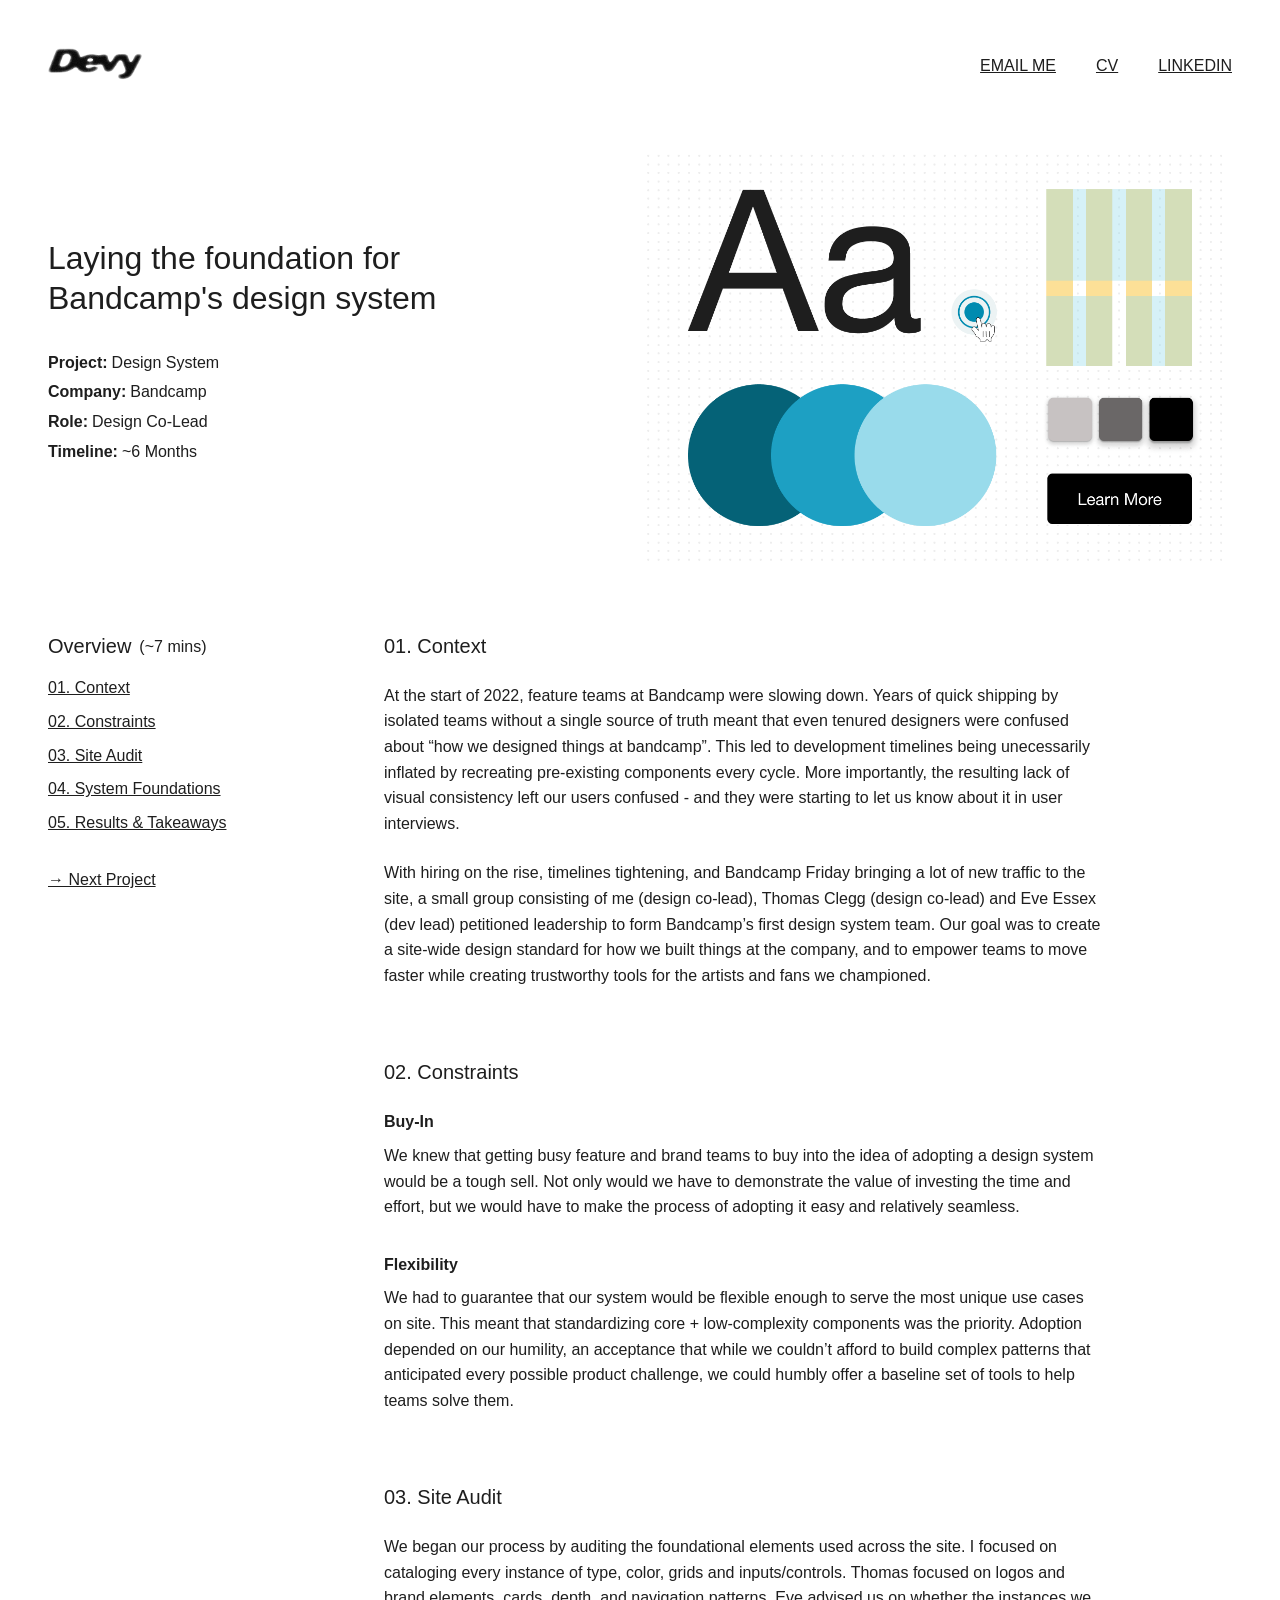
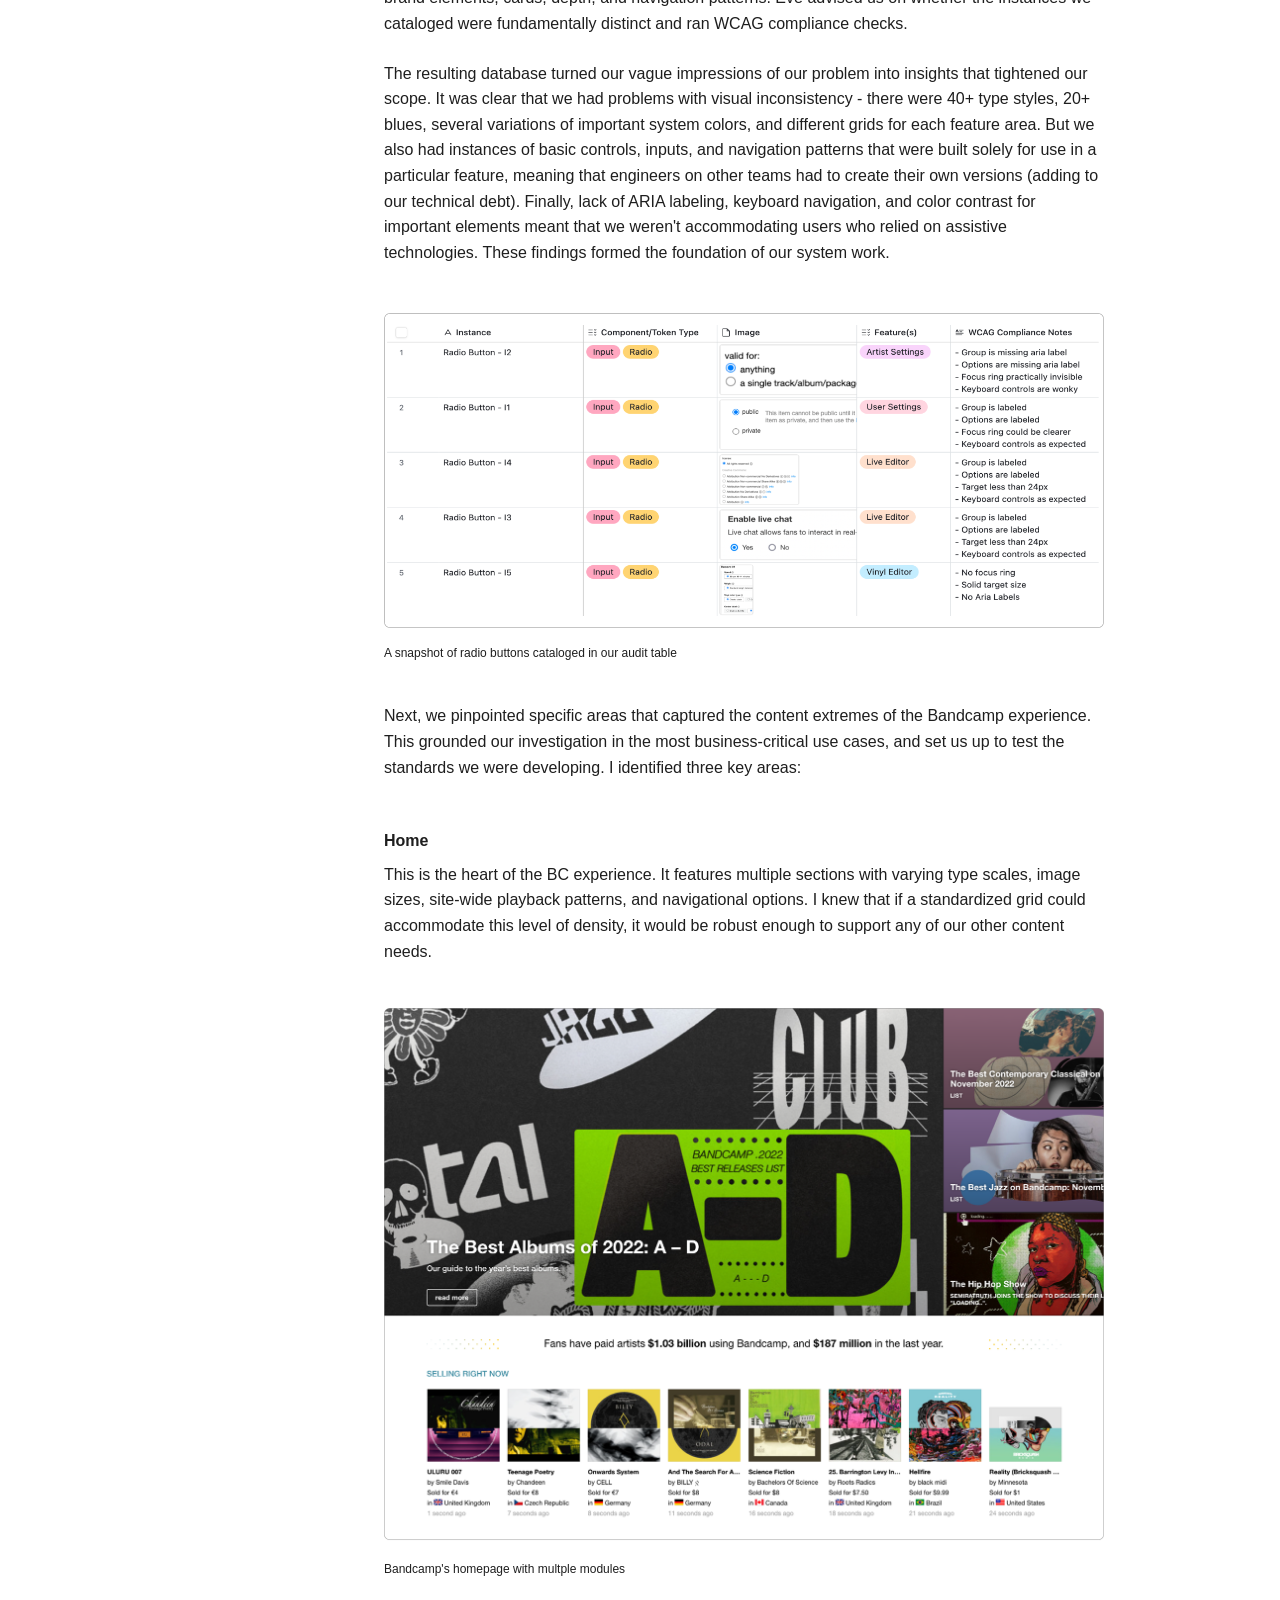
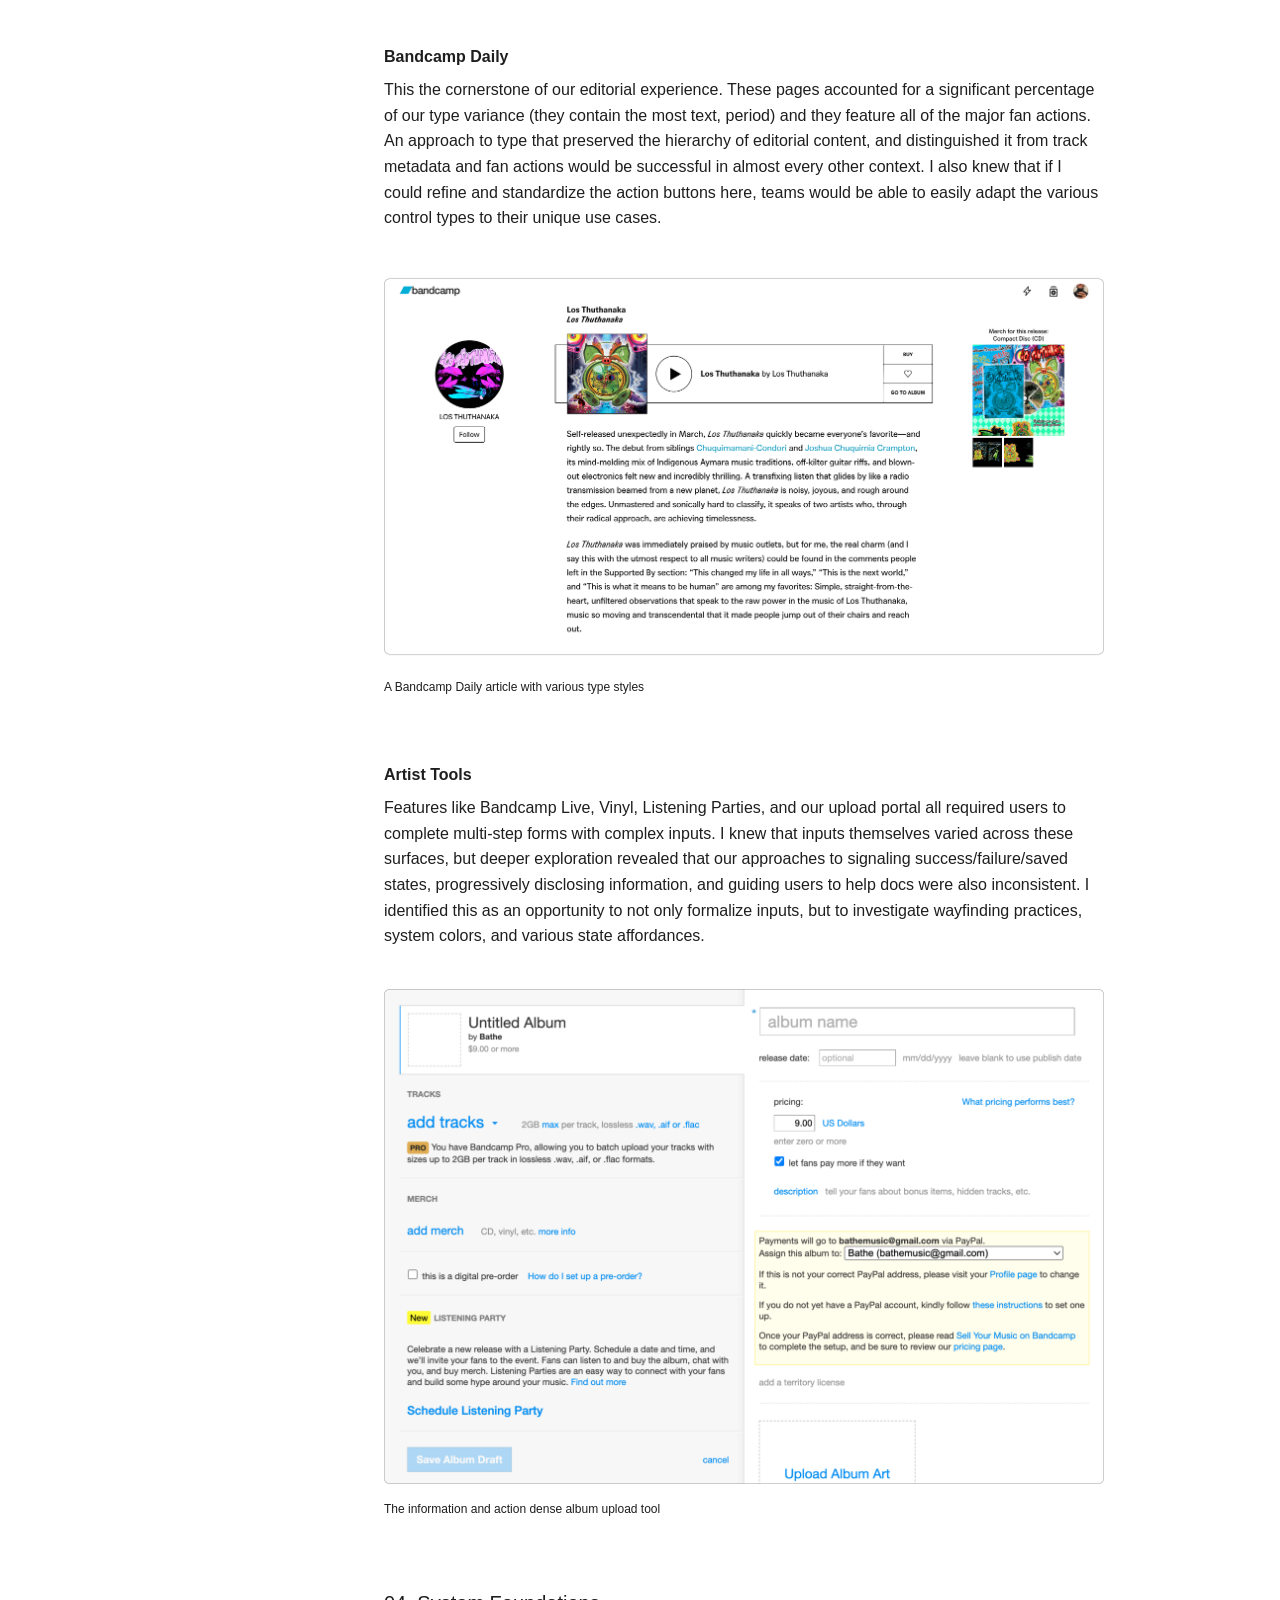
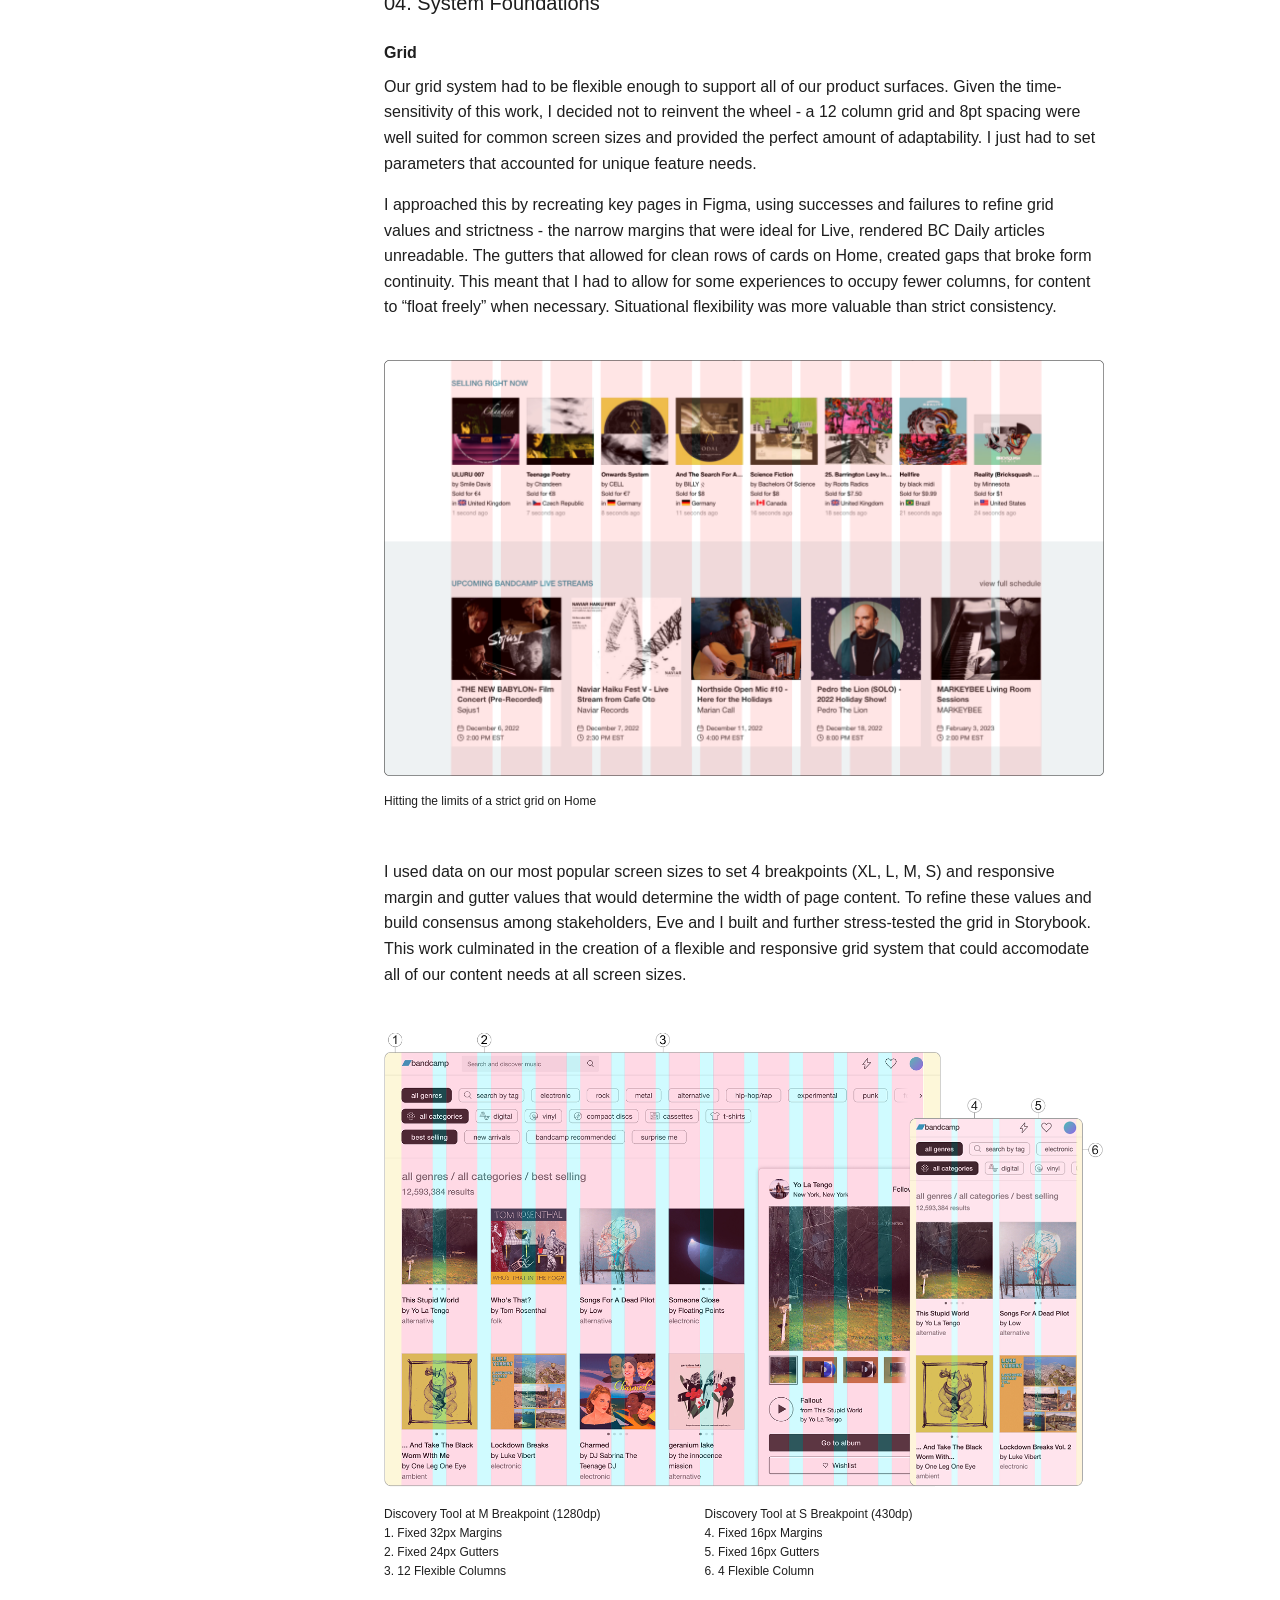
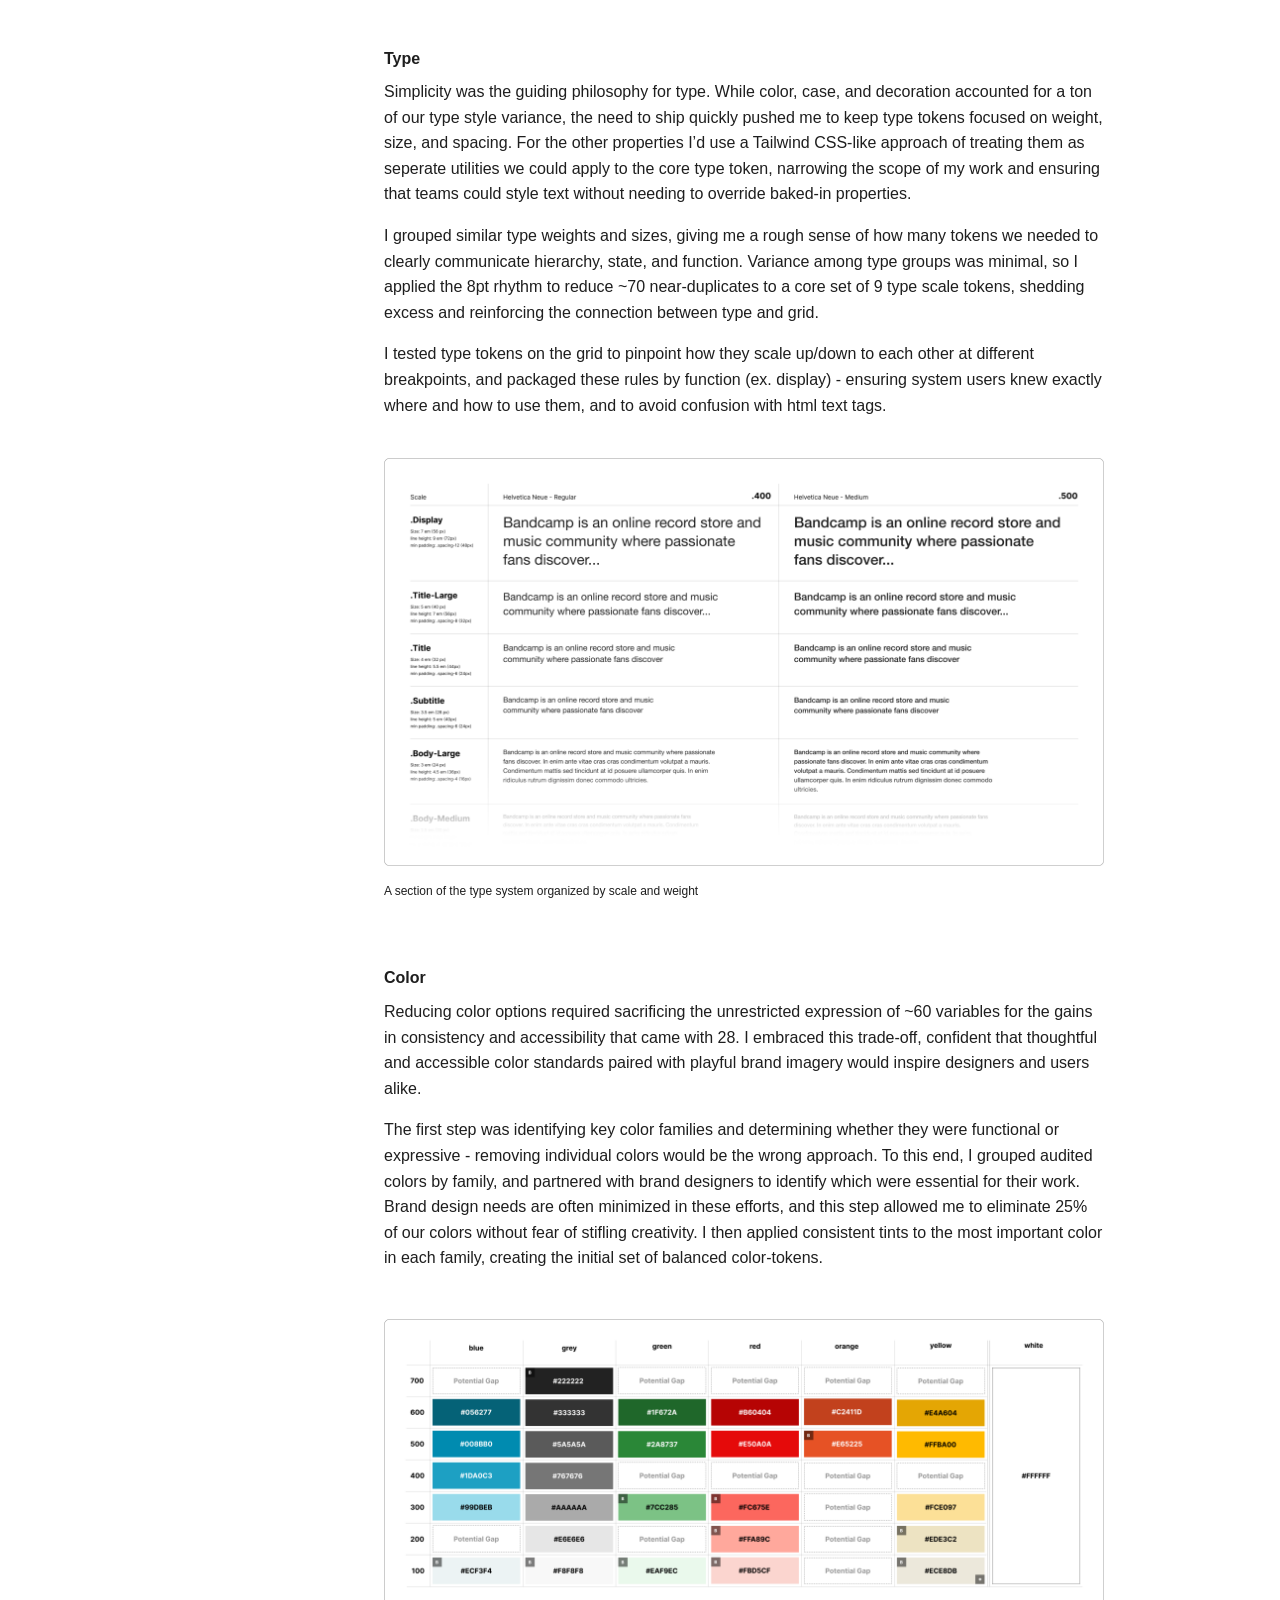
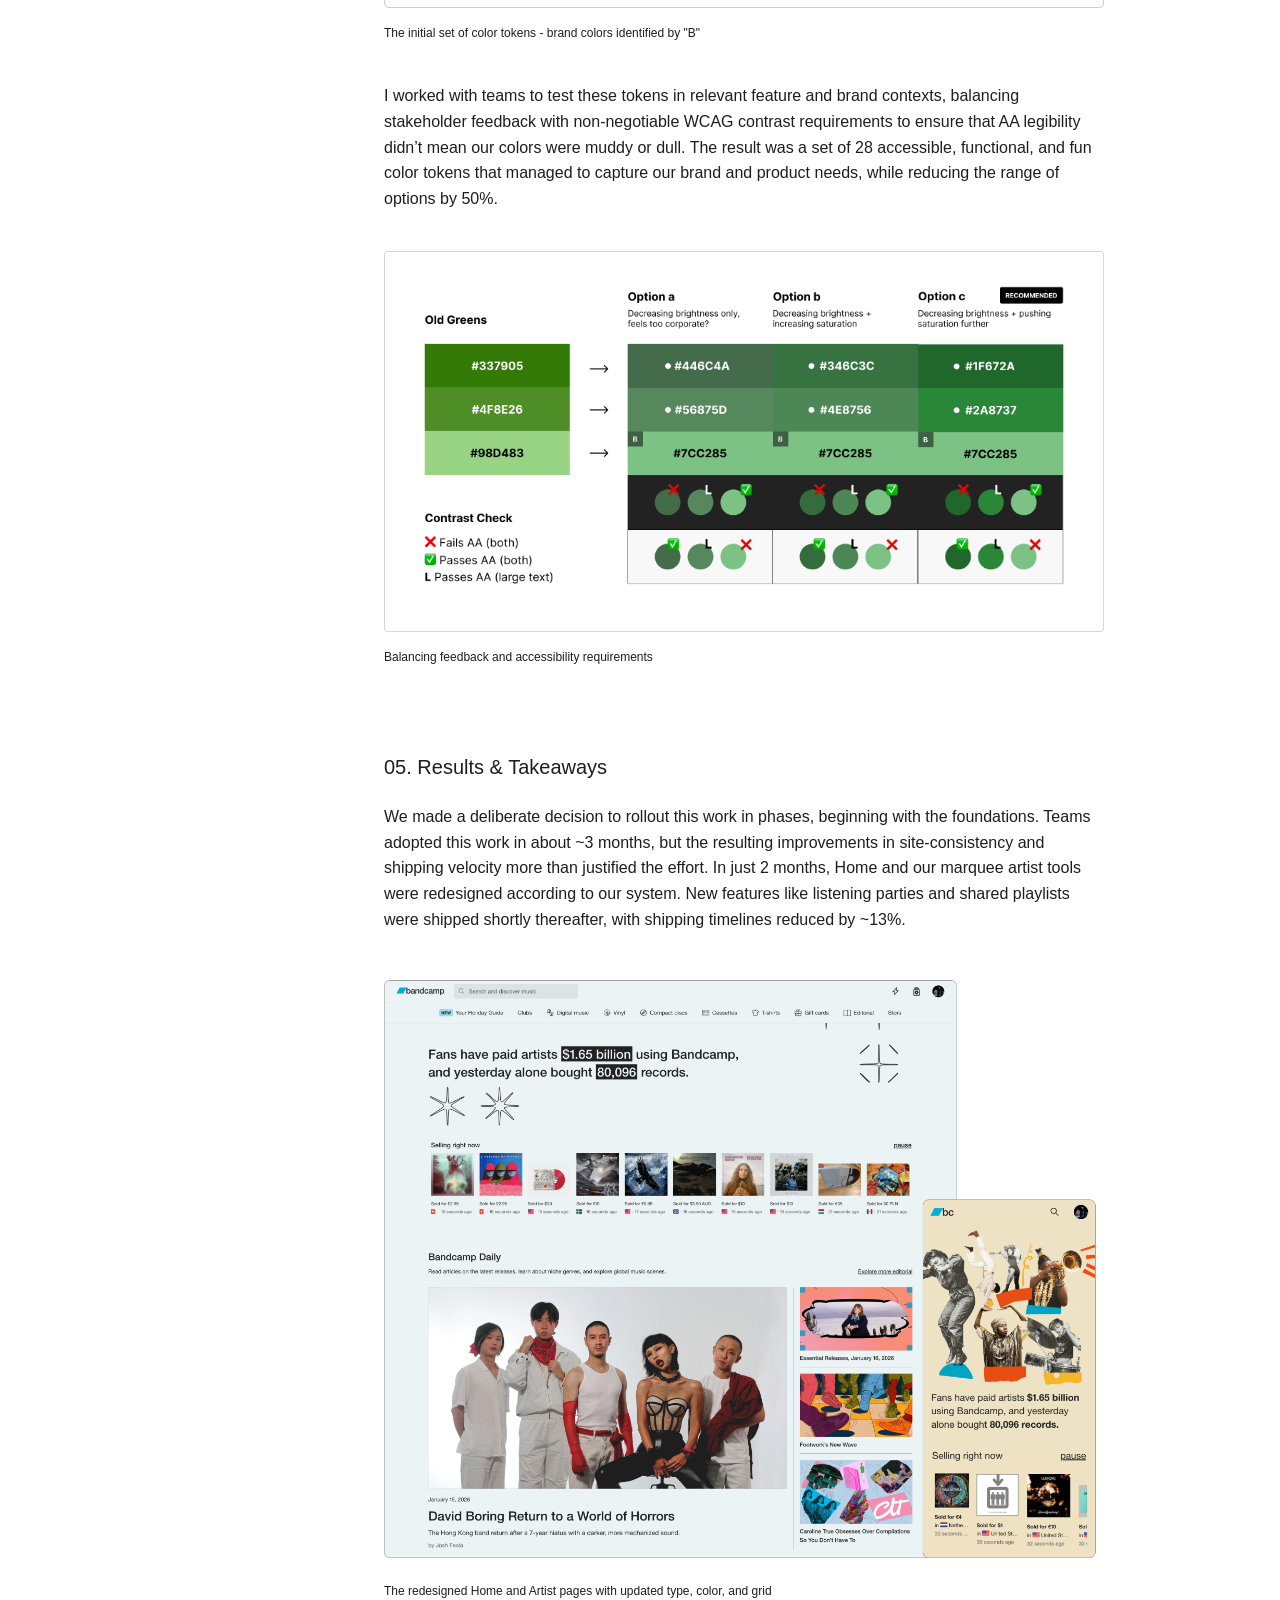
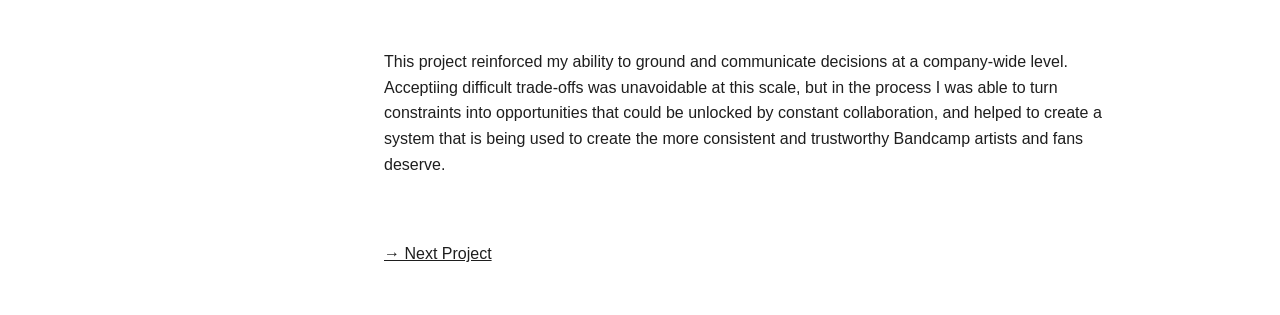
==== designsystem.html @ 565f2179 "Add files via upload cv link open in new tab" ====
<head>
    <title>BC Design System</title>
    <link rel="icon" href="*favicon*">
    <link rel="stylesheet" href="css/style.css">
    <link href="*fonts*">
    <meta name="viewport" content="width=device-width, initial-scale=1, minimum-scale=1, maximum-scale=1">
</head>

<body>
  <div class="wrapper">
    <h1 class="hidden">A case study about building Bandcamp's design system</h1>

     <nav>
      <ul class="mb-xxl flex-end row-xl row-center">
        <li class="justify-start">
          <a class="logo-link" aria-label="Home" href="index.html">
            <img loading="eager" class="logo"
              src="images/logo_devy.png"
              alt="Devy's Logo">
          </a>    
        </li>

        <li>
          <a class="text-s upper" href="mailto:dvnhobdy7@gmail.com">Email Me</a>
        </li>

        <li id="CV">
          <a class="text-s upper" href="https://drive.google.com/file/d/114fR_DUzGz025TLFvTGspsEkl98dvMG6/view?usp=drive_link" target="_blank">CV</a>
        </li>

        <li id="Linkedin">
          <a class="text-s upper" href="https://www.linkedin.com/in/dev-hobdy-a476155b" target="_blank">Linkedin</a>
        </li>
      </ul>
    </nav>

    <header id="context" class="row-xl flex-center mb-xxl">
      <div class="column-s casestudy-text">
        <h2 class="text-xl pr-m">Laying the foundation for Bandcamp's design system</h2>

        <dl class="column-xxs">
          <div class="row-xxs">
            <dt class="text-s bold">Project:</dt>
            <dd class="text-s">Design System</dd>
          </div>
          <div class="row-xxs">
            <dt class="text-s bold">Company:</dt>
            <dd class="text-s">Bandcamp</dd>
          </div>
          <div class="row-xxs">
            <dt class="text-s bold">Role:</dt>
            <dd class="text-s">Design Co-Lead</dd>
          </div>
          <div class="row-xxs">
              <dt class="text-s bold">Timeline:</dt>
              <dd class="text-s">~6 Months</dd>
          </div>
        </dl>

        <!-- Experience Picker
        <fieldset class="row-l">
            <legend class="hidden">Select the level of detail you would like to see</legend>

            <div class="radio-selection row-center">
              <input type="radio" id="lessdetail" name="experience" onclick="switchexperience()" value="Less detail" checked />
              <label for="lessdetail">Keep it Brief</label>
            </div>

            <div class="radio-selection row-center">
              <input type="radio" id="moredetail" name="experience" onclick="switchexperience()" value="More Detail"/>
              <label for="moredetail">Give Me Details</label>
            </div>
        </fieldset>
      -->

      </div>
      <img loading="eager" class="casestudy-image" src="images/header_designsystem_alt.png" alt="placeholder image">
    </header>

    <main>
      <!--Brief Experience--> <div id="experience-brief" class="row-xl">
        <div class="sidenav column-s sticky">
          <div class="row-xs center">
            <h3 class="text-m">Overview</h3>
            <p class="text-s inline">(~7 mins)</p>
          </div>

          <ol class="column-xs">
            <li>
              <a class="text-s" href="#section-first-brief">01. Context</a>
            </li>
            <li>
              <a class="text-s" href="#section-second-brief">02. Constraints</a>
            </li>
            <li>
              <a class="text-s" href="#section-third-brief">03. Site Audit</a>
            </li>
            <li>
              <a class="text-s" href="#section-fourth-brief">04. System Foundations</a>
            </li>
            <li>
              <a class="text-s" href="#section-fifth-brief">05. Results & Takeaways</a>
            </li>
            <li id="study_nav" class=" mt-m">
              <a class="text-s" href="sharedplaylist.html">→ Next Project </a>
            </li>
          </ol>
        </div>

        <div class="casestudy-container column-xxl">
          <div id="section-first-brief" class="block-paragraph column-m">
            <h3 class="text-m">01. Context</h3>
            <p class="text-s">At the start of 2022, feature teams at Bandcamp were slowing down. Years of quick shipping by isolated teams without a single source of truth meant that even tenured designers were confused about “how we designed things at bandcamp”. This led to development timelines being unecessarily inflated by recreating pre-existing components every cycle. More importantly, the resulting lack of visual consistency left our users confused - and they were starting to let us know about it in user interviews.</p>
            <p class="text-s mb-xs"> With hiring on the rise, timelines tightening, and Bandcamp Friday bringing a lot of new traffic to the site, a small group consisting of me (design co-lead), Thomas Clegg (design co-lead) and Eve Essex (dev lead) petitioned leadership to form Bandcamp’s first design system team. Our goal was to create a site-wide design standard for how we built things at the company, and to empower teams to move faster while creating trustworthy tools for the artists and fans we championed.</p> 
          </div>

          <div id="section-second-brief" class="block-paragraph column-m">
            <h3 class="text-m">02. Constraints</h3>
            <div class="column-xs mb-xs">
              <p class="text-s bold">Buy-In</p>
              <p class="text-s">We knew that getting busy feature and brand teams to buy into the idea of adopting a design system would be a tough sell. Not only would we have to demonstrate the value of investing the time and effort, but we would have to make the process of adopting it easy and relatively seamless.</p>
            </div>
            <div class="column-xs mb-xs">
              <p class="text-s bold">Flexibility</p>
              <p class="text-s"> We had to guarantee that our system would be flexible enough to serve the most unique use cases on site. This meant that standardizing core + low-complexity components was the priority. Adoption depended on our humility, an acceptance that while we couldn’t afford to build complex patterns that anticipated every possible product challenge, we could humbly offer a baseline set of tools to help teams solve them.</p> 
            </div>
          </div>

          <div id="section-third-brief" class="block-paragraph column-m">
            <h3 class="text-m">03. Site Audit</h3>
            <div class="column-xs mb-xs">
              <p class="text-s mb-s">We began our process by auditing the foundational elements used across the site. I focused on cataloging every instance of type, color, grids and inputs/controls. Thomas focused on logos and brand elements, cards, depth, and navigation patterns. Eve advised us on whether the instances we cataloged were fundamentally distinct and ran WCAG compliance checks.</p>
              <p class="text-s mb-xs"> The resulting database turned our vague impressions of our problem into insights that tightened our scope. It was clear that we had problems with visual inconsistency - there were 40+ type styles, 20+ blues, several variations of important system colors, and different grids for each feature area. But we also had instances of basic controls, inputs, and navigation patterns that were built solely for use in a particular feature, meaning that engineers on other teams had to create their own versions (adding to our technical debt). Finally, lack of ARIA labeling, keyboard navigation, and color contrast for important elements meant that we weren't accommodating users who relied on assistive technologies. These findings formed the foundation of our system work.</p>
              <img class="mt-l" src="images/airtable.png" alt="placeholder image">
              <p class="text-xs mt-xs mb-l">A snapshot of radio buttons cataloged in our audit table</p>
              <p class="text-s mb-s">Next, we pinpointed specific areas that captured the content extremes of the Bandcamp experience. This grounded our investigation in the most business-critical use cases, and set us up to test the standards we were developing. I identified three key areas:</p>
            </div>
            <div class="column-xs mb-xs">
              <p class="text-s bold">Home</p>
              <p class="text-s">This is the heart of the BC experience. It features multiple sections with varying type scales, image sizes, site-wide playback patterns, and navigational options. I knew that if a standardized grid could accommodate this level of density, it would be robust enough to support any of our other content needs.</p>
              <img class="mt-l" src="images/bandcamp-home.png" alt="an image of bandcamp's homepage. it features a complex arrangment of images and text">
              <p class="text-xs mt-xs mb-l">Bandcamp's homepage with multple modules</p> 
            </div>
            <div class="column-xs mb-xs">
              <p class="text-s bold">Bandcamp Daily</p>
              <p class="text-s">This the cornerstone of our editorial experience. These pages accounted for a significant percentage of our type variance (they contain the most text, period) and they feature all of the major fan actions. An approach to type that preserved the hierarchy of editorial content, and distinguished it from track metadata and fan actions would be successful in almost every other context. I also knew that if I could refine and standardize the action buttons here, teams would be able to easily adapt the various control types to their unique use cases.</p>
              <img class="mt-l" src="images/bandcamp-daily.png" alt="bandcamp "> 
              <p class="text-xs mt-xs mb-l">A Bandcamp Daily article with various type styles</p>
            </div>
            <div class="column-xs mb-xs">
              <p class="text-s bold">Artist Tools</p>
              <p class="text-s">Features like Bandcamp Live, Vinyl, Listening Parties, and our upload portal all required users to complete multi-step forms with complex inputs. I knew that inputs themselves varied across these surfaces, but deeper exploration revealed that our approaches to signaling success/failure/saved states, progressively disclosing information, and guiding users to help docs were also inconsistent. I identified this as an opportunity to not only formalize inputs, but to investigate wayfinding practices, system colors, and various state affordances.</p>
              <img class="mt-l" src="images/bandcamp-listening.png" alt="placeholder image">
              <p class="text-xs mt-xs">The information and action dense album upload tool</p> 
            </div>
          </div>

          <div id="section-fourth-brief" class="block-paragraph column-m">
            <h3 class="text-m">04. System Foundations</h3>
            <div class="column-xs mb-xs">
              <p class="text-s bold">Grid</p>
              <p class="text-s mb-xs">Our grid system had to be flexible enough to support all of our product surfaces. Given the time-sensitivity of this work, I decided not to reinvent the wheel - a 12 column grid and 8pt spacing were well suited for common screen sizes and provided the perfect amount of adaptability. I just had to set parameters that accounted for unique feature needs.</p>
              <p class="text-s">I approached this by recreating key pages in Figma, using successes and failures to refine grid values and strictness - the narrow margins that were ideal for Live, rendered BC Daily articles unreadable. The gutters that allowed for clean rows of cards on Home, created gaps that broke form continuity. This meant that I had to allow for some experiences to occupy fewer columns, for content to “float freely” when necessary. Situational flexibility was more valuable than strict consistency.</p>
              <img class="mt-l" src="images/grid-experiment-1.png" alt="placeholder image">
              <p class="text-xs mt-xs mb-l">Hitting the limits of a strict grid on Home</p>
              <p class="text-s mt-xs">I used data on our most popular screen sizes to set 4 breakpoints (XL, L, M, S) and responsive margin and gutter values that would determine the width of page content. To refine these values and build consensus among stakeholders, Eve and I built and further stress-tested the grid in Storybook. This work culminated in the creation of a flexible and responsive grid system that could accomodate all of our content needs at all screen sizes.</p>
              <img class="mt-l" src="images/bandcamp-griddisplay.png" alt="placeholder image">
              <div id ="double-caption" class="row-xxl  mb-l">
              <p class="text-xs mt-xs mr-xl">Discovery Tool at M Breakpoint (1280dp)<br>1. Fixed 32px Margins<br>2. Fixed 24px Gutters<br>3. 12 Flexible Columns</p>
              <p class="text-xs mt-xs">Discovery Tool at S Breakpoint (430dp)<br>4. Fixed 16px Margins<br>5. Fixed 16px Gutters<br>6. 4 Flexible Column</p>
              </div>
            </div>
            <div class="column-xs mb-xs">
              <p class="text-s bold">Type</p>
              <p class="text-s mb-xs">Simplicity was the guiding philosophy for type. While color, case, and decoration accounted for a ton of our type style variance, the need to ship quickly pushed me to keep type tokens focused on weight, size, and spacing. For the other properties I’d use a Tailwind CSS-like approach of treating them as seperate utilities we could apply to the core type token, narrowing the scope of my work and ensuring that teams could style text without needing to override baked-in properties.</p>
              <p class="text-s mb-xs">I grouped similar type weights and sizes, giving me a rough sense of how many tokens we needed to clearly communicate hierarchy, state, and function. Variance among type groups was minimal, so I applied the 8pt rhythm to reduce ~70 near-duplicates to a core set of 9 type scale tokens, shedding excess and reinforcing the connection between type and grid.</p>
              <p class="text-s">I tested type tokens on the grid to pinpoint how they scale up/down to each other at different breakpoints, and packaged these rules by function (ex. display) - ensuring system users knew exactly where and how to use them, and to avoid confusion with html text tags.</p>
              <img class="mt-l" src="images/bandcamp-type.png" alt="placeholder image">
              <p class="text-xs mt-xs mb-l">A section of the type system organized by scale and weight</p>
            </div>
            <div class="column-xs mb-xs">
              <p class="text-s bold">Color</p>
              <p class="text-s mb-xs">Reducing color options required sacrificing the unrestricted expression of ~60 variables for the gains in consistency and accessibility that came with 28. I embraced this trade-off, confident that thoughtful and accessible color standards paired with playful brand imagery would inspire designers and users alike.</p>
              <p class="text-s mb-xs">The first step was identifying key color families and determining whether they were functional or expressive - removing individual colors would be the wrong approach. To this end, I grouped audited colors by family, and partnered with brand designers to identify which were essential for their work. Brand design needs are often minimized in these efforts, and this step allowed me to eliminate 25% of our colors without fear of stifling creativity. I then applied consistent tints to the most important color in each family, creating the initial set of balanced color-tokens.</p>
              <img class="mt-l" src="images/bandcamp-color.png" alt="placeholder image">
              <p class="text-xs mt-xs mb-l">The initial set of color tokens - brand colors identified by "B"</p>
              <p class="text-s">I worked with teams to test these tokens in relevant feature and brand contexts, balancing stakeholder feedback with non-negotiable WCAG contrast requirements to ensure that AA legibility didn’t mean our colors were muddy or dull. The result was a set of 28 accessible, functional, and fun color tokens that managed to capture our brand and product needs, while reducing the range of options by 50%.</p>
              <img class="mt-l" src="images/bandcamp-colortest.png" alt="placeholder image">
              <p class="text-xs mt-xs mb-s">Balancing feedback and accessibility requirements</p>
            </div>
          </div>

          <div id="section-fifth-brief" class="block-paragraph column-m">
              <h3 class="text-m">05. Results & Takeaways</h3>
              <p class="text-s mb-m">We made a deliberate decision to rollout this work in phases, beginning with the foundations. Teams adopted this work in about ~3 months, but the resulting improvements in site-consistency and shipping velocity more than justified the effort. In just 2 months, Home and our marquee artist tools were redesigned according to our system. New features like listening parties and shared playlists were shipped shortly thereafter, with shipping timelines reduced by ~13%.</p>
              <img class="" src="images/newhome.png" alt="placeholder image">
              <p class="text-xs mb-m">The redesigned Home and Artist pages with updated type, color, and grid</p>
              <p class="text-s mb-xl">This project reinforced my ability to ground and communicate decisions at a company-wide level. Acceptiing difficult trade-offs was unavoidable at this scale, but in the process I was able to turn constraints into opportunities that could be unlocked by constant collaboration, and helped to create a system that is being used to create the more consistent and trustworthy Bandcamp artists and fans deserve.</p>
              <div>
              <a class="text-s inline-flex" href="sharedplaylist.html">→ Next Project </a> 
              </div>
          </div>


        </div>
      </div>

      <!--Long Experience--> <div id="experience-long" class="row-xl">
        <div class="sidenav column-s sticky">
          <div class="row-xs flex-center">
            <h3 class="text-m">Overview</h3>
            <p class="text-s inline">(10 mins)</p>
          </div>

          <ol class="column-xs">
            <li>
              <a class="text-s" href="#section-first">01. Context</a>
            </li>
            <li>
              <a class="text-s" href="#section-second">02. Constraints</a>
            </li>
            <li>
              <a class="text-s" href="#section-third">03. Site Audit</a>
            </li>
            <li>
              <a class="text-s" href="#section-fourth">04. Framework</a>
            </li>
            <li>
              <a class="text-s" href="#section-fifth">05. Accessiibility Audit</a>
            </li>
            <li>
              <a class="text-s" href="#section-sixth">06. System Foundations</a>
            </li>
            <li class=" mt-m">
              <a class="text-s" href=".">→ Next Project </a>
            </li>
            <li>
              <a class="text-s" href="sharedplaylist.html">← Previous Project </a>
            </li>
          </ol>
        </div>

        <div class="casestudy-container column-xxl">
          <div id="section-first" class="block-paragraph column-m">
            <h3 class="text-m">01. Context</h3>
            <p class="text-s">At the start of 2024, a group of designers and devs at Bandcamp realized that years of quick shipping by isolated teams armed with only the loosest standards was preventing us from growing how we imagined we could. No single source of truth meant that new hires were frequently confused about “how we designed things at bandbandcamp”, making ramping up a frustrating and time-consuming task for learners and experienced designers alike. Designers and devs on different feature teams were recreating similar components almost quarterly, inflating development timelines. Most importantly, the resulting lack of visual consistency left our users confused - and they were starting to let us know about it. With hiring on the rise, dev timelines tightening, and Bandcamp Friday bringing a lot of new traffic to the site, it was time to standardize our 40+ type styles, reduce our 20+ shades of blue, and standarize common components. A small but mighty design system team was formed - me (design co-lead), Thomas Clegg (design co-lead), and Eve Essex (dev lead) - to lay the foundation for Bandcamp's design system.</p> 
          </div>

          <div id="section-second" class="block-paragraph column-m">
            <h3 class="text-m">02. Constraints</h3>
            <div class="column-xs mb-xs">
              <p class="text-s bold">Buy In</p>
              <p class="text-s">We knew that getting busy, semi-autonomous product teams to buy into the idea of adopting a design system would be a tough sell. Not only would we have to demonstrate the value of investing the time and effort, but we would have to make the process of adopting it easy and relatively seamless.</p>
            </div>
            <div class="column-xs">
              <p class="text-s bold">Adopting Vue.JS</p>
              <p class="text-s">Bandcamp feature teams used slightly different tech stacks, and were in the process of migrating to Vue.js to standardize front end dev. This meant that our design system would have to be developed with an understanding of the strengths and limitations of Vue.</p> 
            </div>
            <div class="column-xs">
              <p class="text-s bold">Flexibiliity</p>
              <p class="text-s">Finally, we had to guarantee that our system would be flexible enough to serve the most unique use cases on site. This meant that standardizing core + low-complexity components was the priority. Adoption depended on our humility, an acceptance that while we couldn’t afford to build complex patterns that anticipate every possible product challenge, we could humbly offer a baseline set of tools to help teams solve them.</p> 
            </div>
          </div>

          <div id="section-third" class="block-paragraph column-m">
            <h3 class="text-m">03. Site Audit</h3>
            <div class="column-xs mb-xs">
              <p class="text-s">We began our process by auditing the foundational elements used across the site, with the help of our various feature teams. I focused on cataloging every instance of type, color, inputs/controls, and grids, while Thomas focused on logos and brand elements, cards, depth, and image components and more. Our work produced a comprehensive database that allowed us to precisely pinpoint inconsistency, redundancy, and inaccessibiliity concerns.</p>
              <img class="mt-l mb-l" src="images/airtable.png" alt="placeholder image">
              <p class="text-s">While our audit gave us a birds-eye view of the state of our site elements, we decided to zoom in on particular areas of the site that would allow us to test the tokens and components we were hoping to dedupe/standardize. I focused my efforts on three key areas:</p>
            </div>
            <div class="column-xs mb-xs">
              <p class="text-s bold">Home</p>
              <p class="text-s">This is the heart of the BC experience - it’s where users go to find new music, articles, and introductions to new features. The complex arragement of imagery, text, and navigational options made wayfinding and information hierarchy essential here. This was a natural starting point for me to strategize around and eventually stress-test a grid system.</p>
              <img class="mt-l mb-l" src="images/bandcamp-home.png" alt="an image of bandcamp's homepage. it features a complex arrangment of images and text"> 
            </div>
            <div class="column-xs mb-xs">
              <p class="text-s bold">Bandcamp Daily</p>
              <p class="text-s">This is a BC Daily article, the cornerstone of our editorial experience. These pages accounted for a signifcant percentage our type variance (they contain the most text, period) and all of the major listener actions, which made them the perfect laboratory for me to experiment with type and refine our buttons and playback controls.</p>
              <img class="mt-l mb-l" src="images/bandcamp-daily.png" alt="bandcamp "> 
            </div>
            <div class="column-xs mb-xs">
              <p class="text-s bold">Artist Tools</p>
              <p class="text-s">Bandcamp Live, Vinyl, Listening Parties, and our upload portal were the tent poles of our artist experience. These tools required users to provide us with important, and occasionally sensitive information, making user education a must. Naturally this was the perfect place to work on inputs, tooltips, and other form related elements. The sheer amount of links (we used blue to indicate clickability), error states and destructive actions, as well as success and saved states provideded valuable information about how me might want to treat system colors.</p>
              <img class="mt-l mb-m" src="images/bandcamp-listening.png" alt="placeholder image"> 
            </div>
          </div>

          <div id="section-fourth" class="block-paragraph column-m">
            <h3 class="text-m">04. Framework</h3>
            <p class="text-s">During the audit, we found that we were talking passed each other in our attempts to describe elements of different levels of complexity (we all were fans of different design system methodologies). Is it a molecule or a component? An atom or an element? If the goal of our work was to reduce dev and design time, make team-member education more efficient, and sell external stakeholders on the feasibility of our work, the amount of time the team was spending trying to make ourselves clear to each other wasn't a good sign. After discussing with my co-leads and chatting with engineers, feature teams, and other stakeholders, we decided to lean into fairly traditional terminology, confident that it would be easily adopted by the company’s end users and amenable to Vue implementation.</p>
            <ol>
              <li class="text-s mb-xs">① <b>Tokens:</b> Text Styles, Color, Grid, Elevation, etc.</li>
              <li class="text-s mb-xs">② <b>Components:</b> Buttons, Inputs, Labels, etc.</li>
              <li class="text-s mb-xs">③ <b>Patterns:</b> Nav Bars, Forms, Cards, Carousels, etc.</li>
              <li class="text-s mb-xs">④ <b>Templates:</b> Reproduceable groupings of the above</li>
            </ol> 
            <div class="row-s mt-s mb-m">
              <div class="image-container">
                <img class= "gallery-image" src="images/tokens.png" alt="placeholder image">
                <dt class="footnote">①</dt>
              </div>
             <div class="image-container">
                <img class= "gallery-image" src="images/elements.png" alt="placeholder image">
                <dt class="footnote">②</dt>
              </div>
              <div class="image-container">
                <img class= "gallery-image" src="images/patterns.png" alt="placeholder image">
                <dt class="footnote">③</dt>
              </div>
              <div class="image-container">
                <img class= "gallery-image" src="images/placeholder_small.png" alt="placeholder image">
                <dt class="footnote">④</dt>
              </div>
            </div>
          </div>

            <div id="section-fifth" class="block-paragraph column-m">
              <h3 class="text-m">05. Accessiibility Audit</h3>
              <p class="text-s">After settling on shared language, we collaborated with the accessibility team to make sure our consolidation efforts were guided by WCAG. We evaluated the accessibility of all the elements we cataloged, getting into the weeds on touch target sizes, color contrast, focus rings, alt text, etc, and compiled a list of recommended changes.</p> 
              <img class="mt-l mb-m" src="images/placeholder_text.png" alt="placeholder image">
            </div>

          <div id="section-sixth" class="block-paragraph column-m">
            <h3 class="text-m">06. System Foundations</h3>
            <p class="text-s">Armed with heaps of tokens to standardize and components to dedupe, along with an understanding of how to make them more accessible, we got to work laying the foundations for our design system. I focused on Type, Color, Grids, and Form Inputs.</p> 
            <div class="column-xs mb-xs">
              <p class="text-s bold">Type + Grid</p>
              <p class="text-s">I established an 8-point grid with a set of 4 breakpoints based on our site’s most popular screen sizes (xl, l, m, s) and a responsive type system that could adjust in lock-step with our breakpoints. I landed on a streamlined set of 9 size tokens, each paired with 3 font weights (Helvetica Neue 400, 500, 700), and correspondingly responsive line heights. We assigned these tokens to header and body tags with the intention of using media queries to adjust type according to device size, while retaining semantic hierarchy.</p>
              <img class="mt-l mb-l" src="images/placeholder_text.png" alt="placeholder image">
            </div>
            <div class="column-xs mb-xs">
              <p class="text-s bold">Color</p>
              <p class="text-s">I centered my process around the most used version of each color, removing variants that were only slightly different, adjusting for AA compliance, and creating a limited set of tints and shades of each for use in various contexts. I remembered that we developed a bad habit of using system/functional colors (success greens, warning reds, etc.) as decorative colors, so one of my priorities was indicating what variants were strictly for indicating states/providing feedback and which were okay for use in general branding.</p>
              <img class="mt-l mb-m" src="images/placeholder_text.png" alt="placeholder image">
            </div>
            <div class="column-xs">
              <p class="text-s bold">Controls + Inputs</p>
              <p class="text-s">I also standardized various controls and inputs, taking care to make accessibility improvements along the way.</p>
              <img class="mt-l mb-l" src="images/placeholder_text.png" alt="placeholder image">
            </div>
          </div>

        </div>
      </div>

    </main>
  </div>  
  
  <script>
function switchexperience() {
  var short = document.getElementById("experience-brief");
  var long = document.getElementById("experience-long");
  if (lessdetail.checked) {
    short.style.display = "inherit";
  }

  else { 
    short.style.display = "none";
    long.style.display = "flex";
  }

  if (moredetail.checked) { 
    long.style.display ="flex";
  }

  else {
    short.style.display="flex";
    long.style.display="none";
  }

}
</script>
</body>
---- css/style.css ----
/* root */

:root {
  font-size: 100%;
  font-family: Arial, Helvetica, sans-serif;
  -webkit-font-smoothing: antialiased;
  -moz-osx-font-smoothing: grayscale;
  scroll-behavior: smooth;

  --color-black: #1e1e1e;
  --color-white: #ffffff;
  --color-grey: #555555;

  --text-xxlarge:3rem;
  --text-xlarge: 2rem;
  --text-large: 1.5rem;
  --text-medium: 1.25rem;
  --text-small: 1rem;
  --text-xsmall: .875rem;
  --text-xxsmall: .75rem;

  --lineheight-large: 125%;
  --lineheight-medium: 135%;
  --lineheight-small: 160%;

  --spacing: .25rem;
  
  --space-1: var(--spacing);
  --space-2: calc(var(--spacing)*2);
  --space-3: calc(var(--spacing)*4);
  --space-4: calc(var(--spacing)*6);
  --space-5: calc(var(--spacing)*8);
  --space-6: calc(var(--spacing)*10);
  --space-7: calc(var(--spacing)*16);
}


/* utilities */

.inline { 
  display: inline;
}

.inline-flex { 
  display: inline-flex;
}

.stroke { 
  outline: solid #999999 1px;
  border-radius: 12px;
}

.hidden { 
  position: absolute !important;
  top: -9999px !important;
  left: -9999px !important;
}

.sticky { 
  position: sticky;
  top: 40;
}

.white { 
  color: var(--color-white) !important;
}

.grey { 
  color: var(--color-grey) !important;
}


/* text styling */

h2, h3, h4, p, dd{ 
  /*remove margin on text tags*/
  margin: 0px;
}

.bold { 
  font-weight: bold !important;
}

.upper { 
  text-transform: uppercase;
}

.italic { 
  font-style: italic;
}

.text-xs { 
  font-size: var(--text-xxsmall);
  font-weight: normal;
  color: var(--color-black);
  line-height: var(--lineheight-small);
}

.text-s {
  font-size: var(--text-small);
  font-weight: normal;
  color: var(--color-black);
  line-height: var(--lineheight-small);
}

.text-m { 
  font-size: var(--text-medium);
  font-weight: normal;
  color: var(--color-black);
  line-height: var(--lineheight-large);
}

.text-l { 
  font-size: var(--text-large);
  font-weight: normal;
  color: var(--color-black);
  line-height: var(--lineheight-medium);
}

.text-xl { 
  font-size: var(--text-xlarge);
  font-weight: normal;
  color: var(--color-black);
  line-height: var(--lineheight-large);
}

.highlight {
  background-color: var(--color-green);
}

/* page styling */

body {
  margin: 48px;
  background-color: var(--color-white);
}


/*component styling*/

.logo { 
  height: 32px;
}

.logo-link:hover { 
  filter: invert(1);
  background-color: transparent;
}

.icon { 
  width: 32px;
  display: inline !important;
}

.icon-button {
  background: none;
  height: 48px;
  width: 48px;
  border: none;
  -webkit-animation:spin 4s linear infinite;
  -moz-animation:spin 4s linear infinite;
  animation:spin 4s linear infinite;
}

.icon-button:hover {
  filter: invert(1);
  opacity: 80%;
}

#alert { 
  display: none;
  transition: opacity 0.3s ease;
  transition-behavior: allow-discrete;
}

ul, ol{
  list-style: none;
  padding: 0;
  margin: 0;
}

input[type="radio"] { /*radio styling default*/
  box-sizing: border-box;
  width: 24px;
  height: 24px;
  margin: 0px 8px 0px 0px;
  padding: 0;
  border: 1px solid var(--color-black);
  border-radius: 50%;
  appearance: none;
  background-color: transparent;
  outline: none;
}

input[type="radio"]:not(:disabled):checked {/*radio styling checked*/
  border-color: var(--color-black);
  background-color: var(--color-black);
  background-clip: content-box;
  padding: 3px;
  background-image: radial-gradient(
    circle,
    var(--radio-checked-color) 0%,
    var(--radio-checked-color) 50%,
    transparent 60%,
    transparent 100%
  );
}

label:hover{ /*radio styling label hover*/
  color: var(--color-white);
  background-color: var(--color-black);
}

fieldset { /*radio group styling*/
  border: none;
  margin: 0;
  padding: 0;
}

.context { 
  max-width: 46rem;
}

.card {
  margin: 0rem 0rem 4rem 0rem;
  max-width: 24rem;
}

.card-container { 
  justify-content: space-between;
}

.sidenav { 
  width: 25%;
  height: 40%;
  margin: 0;
}

.casestudy-container { 
  width: 67.5%;
  max-width: 45rem;
}

.casestudy-text { 
  flex-shrink: 1;
  padding-right: var(--space-6);
}

.casestudy-image { 
  flex-shrink: 1;
  width: 50%;
}

.image-container { 
  flex-shrink: 1;
  width: 100%;
  position: relative;
}

.gallery-image { 
  width: inherit;
}

.footnote { 
  position: absolute;
  top: -4px;
  left: -4px;
}
  

/* flex + columns*/

.flex-end{ 
  display: flex;
  flex-flow: row wrap;
  justify-content: flex-end;
}

.flex-center{ 
  display: flex;
  align-items: center;
  justify-content: center;
}

.center{
  align-items: center;
}

.justify-start { 
margin-right: auto;
}

.row-even { 
  display: flex;
  flex-direction: row;
  justify-content: space-between;
}

.flex {
  display: flex;
  flex-direction: column;
  height: 84%;
}

.column-even { 
  display: flex;
  flex-direction: column;
  height: 90%;
  justify-content: space-between;
}

.column-xxs { 
  display: flex;
  flex-direction: column;
  gap: var(--space-1);
}

.column-xs { 
  display: flex;
  flex-direction: column;
  gap: var(--space-2);
}

.column-s { 
  display: flex;
  flex-direction: column;
  gap: var(--space-3);
}

.column-m { 
  display: flex;
  flex-direction: column;
  gap: var(--space-4);
}

.column-l { 
  display: flex;
  flex-direction: column;
  gap: var(--space-5);
}

.column-xl { 
  display: flex;
  flex-direction: column;
  gap: var(--space-6);
}

.column-xxl { 
  display: flex;
  flex-direction: column;
  gap: var(--space-7);
}

.row-xxs { 
  display: flex;
  flex-direction: row;
  gap: var(--space-1);
}

.row-xs { 
  display: flex;
  flex-direction: row;
  gap: var(--space-2);
}

.row-s { 
  display: flex;
  flex-direction: row;
  gap: var(--space-3);
}

.row-m { 
  display: flex;
  flex-direction: row;
  gap: var(--space-4);
}

.row-l { 
  display: flex;
  flex-direction: row;
  gap: var(--space-5);
}

.row-xl { 
  display: flex;
  flex-direction: row;
  gap: var(--space-6);
}

.row-xxl { 
  display: flex;
  flex-direction: row;
  gap: var(--space-7);
}

.row-center { 
  display: flex;
  flex-direction: row;
  align-items: center;
}


/* margins + padding */

.mb-xxs { 
  margin-bottom: var(--space-1);
}

.mb-xs { 
  margin-bottom: var(--space-2);
}

.mb-s { 
  margin-bottom: var(--space-3);
}

.mb-m { 
  margin-bottom: var(--space-4);
}

.mb-l { 
  margin-bottom: var(--space-5);
}

.mb-xl { 
  margin-bottom: var(--space-6);
}

.mb-xxl { 
  margin-bottom: var(--space-7);
}

.mt-xxs { 
  margin-top: var(--space-1);
}

.mt-xs { 
  margin-top: var(--space-2);
}

.mt-s { 
  margin-top: var(--space-3);
}

.mt-m { 
  margin-top: var(--space-4);
}

.mt-l { 
  margin-top: var(--space-5);
}

.mt-xl { 
  margin-top: var(--space-6);
}

.mt-xxl { 
  margin-top: var(--space-7);
}

.mt-auto { 
  margin-top: auto;
}

.mr-xxs { 
  margin-right: var(--space-1);
}

.mr-xs { 
  margin-right: var(--space-2);
}

.mr-s { 
  margin-right: var(--space-3);
}

.mr-m { 
  margin-right: var(--space-4);
}

.mr-l { 
  margin-right: var(--space-5);
}

.mr-xl { 
  margin-right: var(--space-6);
}

.mr-xxl { 
  margin-right: var(--space-7);
}

.pr-xxs { 
  padding-right: var(--space-1);
}

.pr-xs { 
  padding-right: var(--space-2);
}

.pr-s { 
  padding-right: var(--space-3);
}

.pr-m { 
  padding-right: var(--space-4);
}


/* interactions */

a:hover {
  color: var(--color-white);
  background-color: var(--color-black);
}

#experience-long { 
  display: none;
  transition: opacity 0.9s ease;
  transition-behavior: allow-discrete;
}

#experience-brief { 
  transition: opacity 0.9s ease;
  transition-behavior: allow-discrete;
}

@starting-style {
  #experience-long {
    opacity: 0;
  }
  #experience-brief { 
    opacity: 0;
}
#alert {
  opacity: 0;
}
}


/* image pop up
.image-popup {
    display: none;
    position: relative;
}

a:hover .image-popup {
    display: inline;
    opacity: .99;
    position: absolute;
    top: 26%;
    left: 62%;
    animation: fadein-pop .15s ease-in;}

    */
    


/* pop up css */

@keyframes fadein-pop {
    from {
        opacity: 0;
        top: 24%}
    to {
        opacity: .9;
        top: 26%}
}

@-moz-keyframes fadein-pop {

    /* Firefox */
    from {
        opacity: 0;
        top: 24%}
    to {
        opacity: .9;
        top: 26%}
}

@-webkit-keyframes fadein-pop {

    /* Safari and Chrome */
    from {
        opacity: 0;
        top: 24%}
    to {
        opacity: .9;
        top: 26%}
}

@-o-keyframes fadein-pop {

    /* Opera */
    from {
        opacity: 0;
        top: 24%}
    to {
        opacity: .9;
        top: 26%}
}

@media only screen and (max-width: 920px) {

  #context.row-xl{ 
  display: flex;
  flex-direction: column;
  gap: var(--space-3);
  }

  #context.mb-xxl{
  margin-bottom: var(--space-5);
  }

  #experience-brief.row-xl{ 
  display: flex;
  flex-direction: column;
  gap: var(--space-7);
  }

  .casestudy-image {
  width: 100%;
  }

  .casestudy-text { 
    padding-right: 0%;
  }

  body { 
  margin: 24px;
  }

  .flex-center { 
  display: flex;
  align-items: start;
  justify-content: flex-start;
  }

  .text-xl.pr-m { 
  font-size: var(--text-large);
  font-weight: normal;
  color: var(--color-black);
  line-height: var(--lineheight-medium); 
  padding-right: 0%;
  }

  .sticky { 
  position: static;
  }

  .sidenav { 
  width: 100%;
  height: 100%;
  }

  .text-m { 
  font-size: 1.15rem;
  }

  .text-s { 
  font-size: var(--text-small)
  }

  #study_nav { 
  display: none;
  }

  .casestudy-container { 
  width: 100%;
  }

  video { 
  width: 100%;
  }

  #double-caption.row-xxl { 
  display: flex;
  flex-direction: column;
  gap: var(--space-3);
  }

  .text-xs.mr-xl.mt-xs { 
  margin-right: 0;
  margin-top: var(--space-4)
  }

  #CV { 
    display: none;
  }

  #linkedin { 
    display: none;
  }

  .card-container.row-xxl { 
    display: flex;
  flex-direction: column;
  gap: var(--space-1);
  }

  .icon-button { 
    display: none;
  }

  .card.column-xs { 
    margin-bottom: var(--space-7);
  }

  footer.mt-auto { 
    margin-top: none;
  }

  h2.text-l { 
    font-size: 1.3rem;
  }

  a.text-l { 
    font-size: 1.3rem;
  }

}
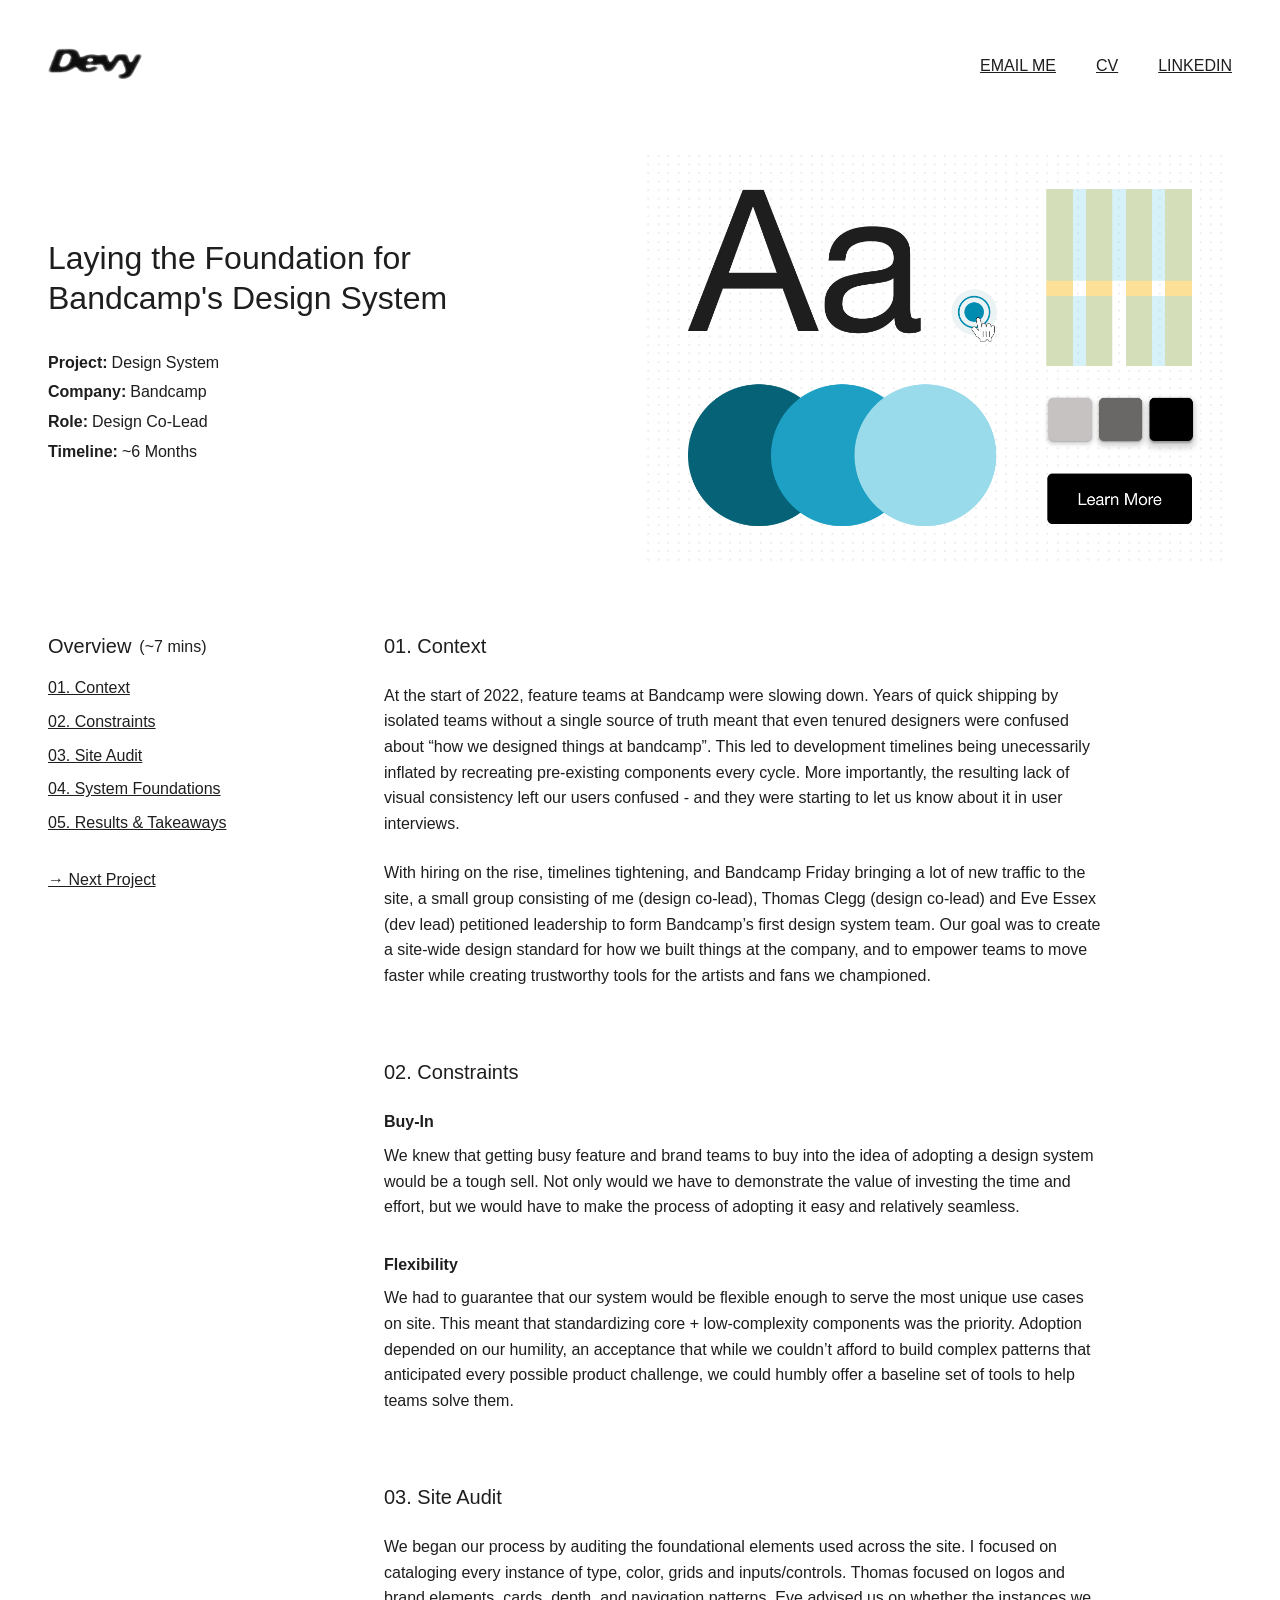
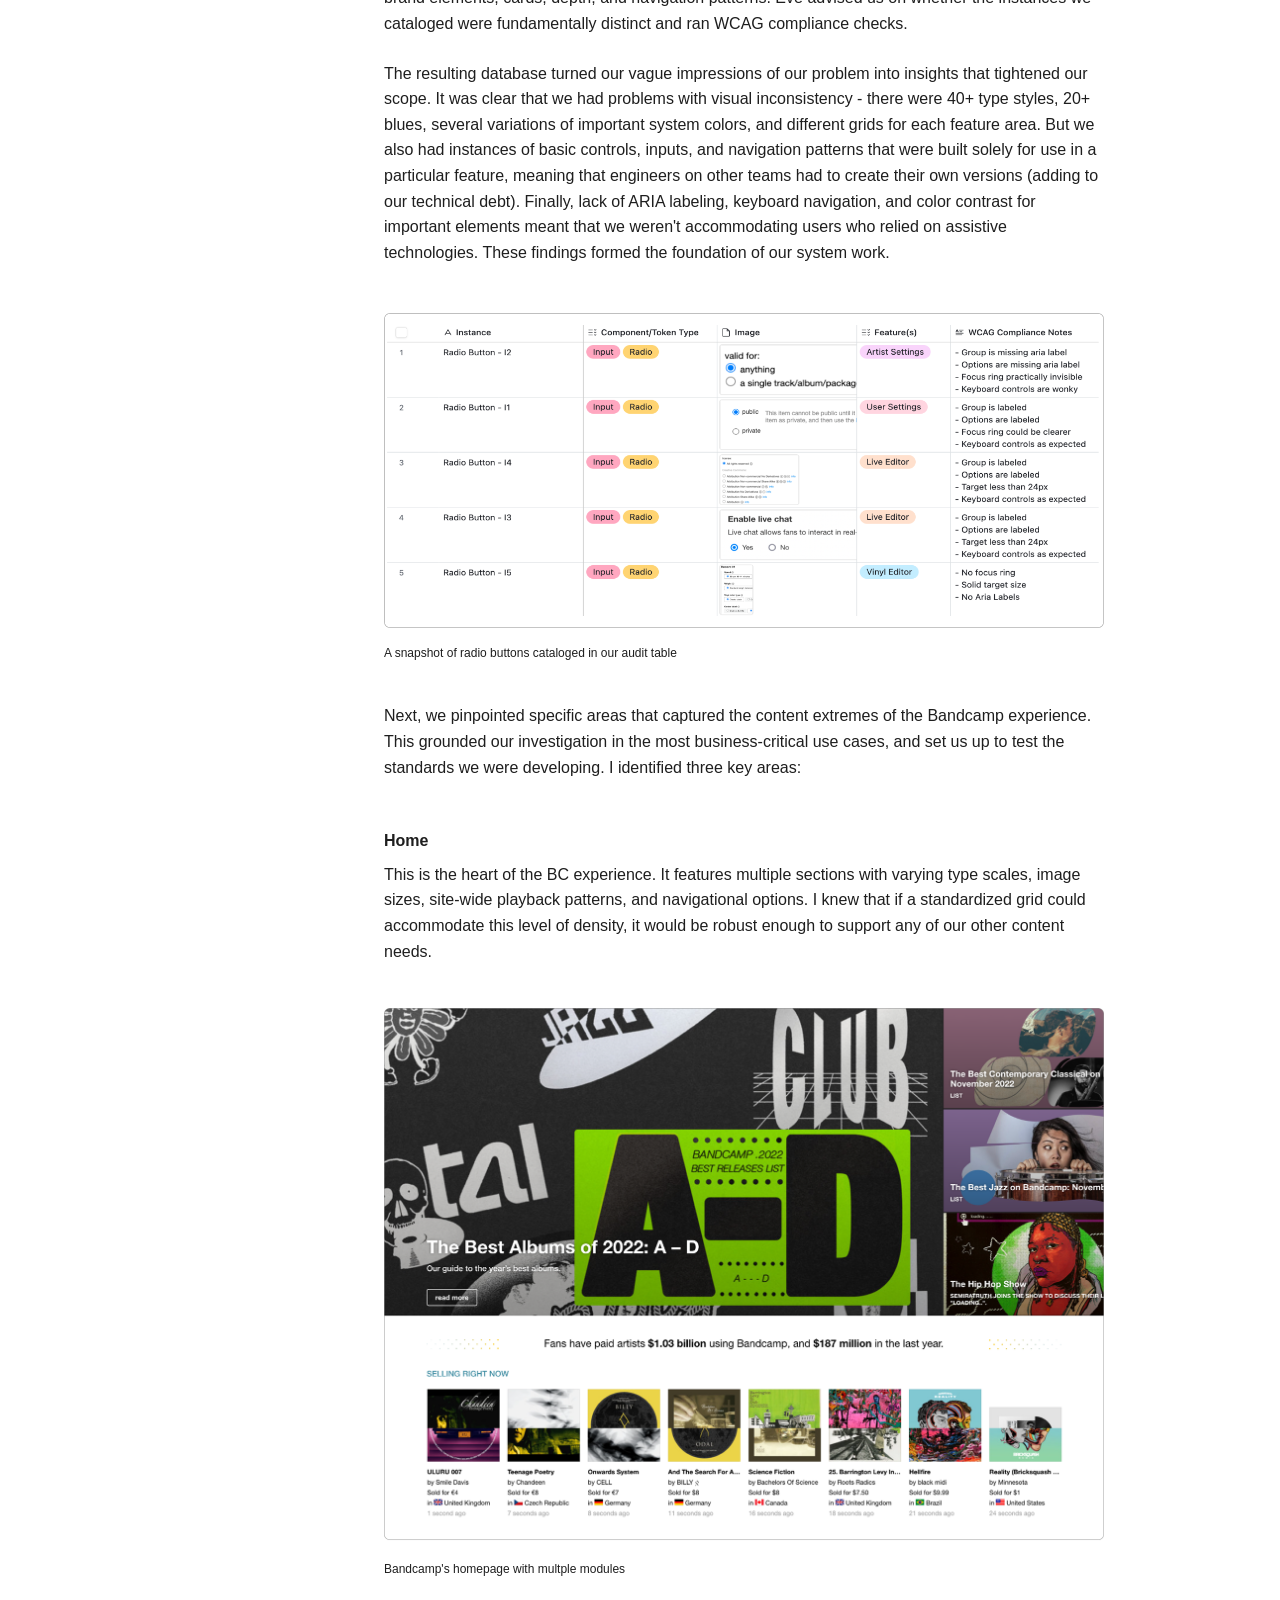
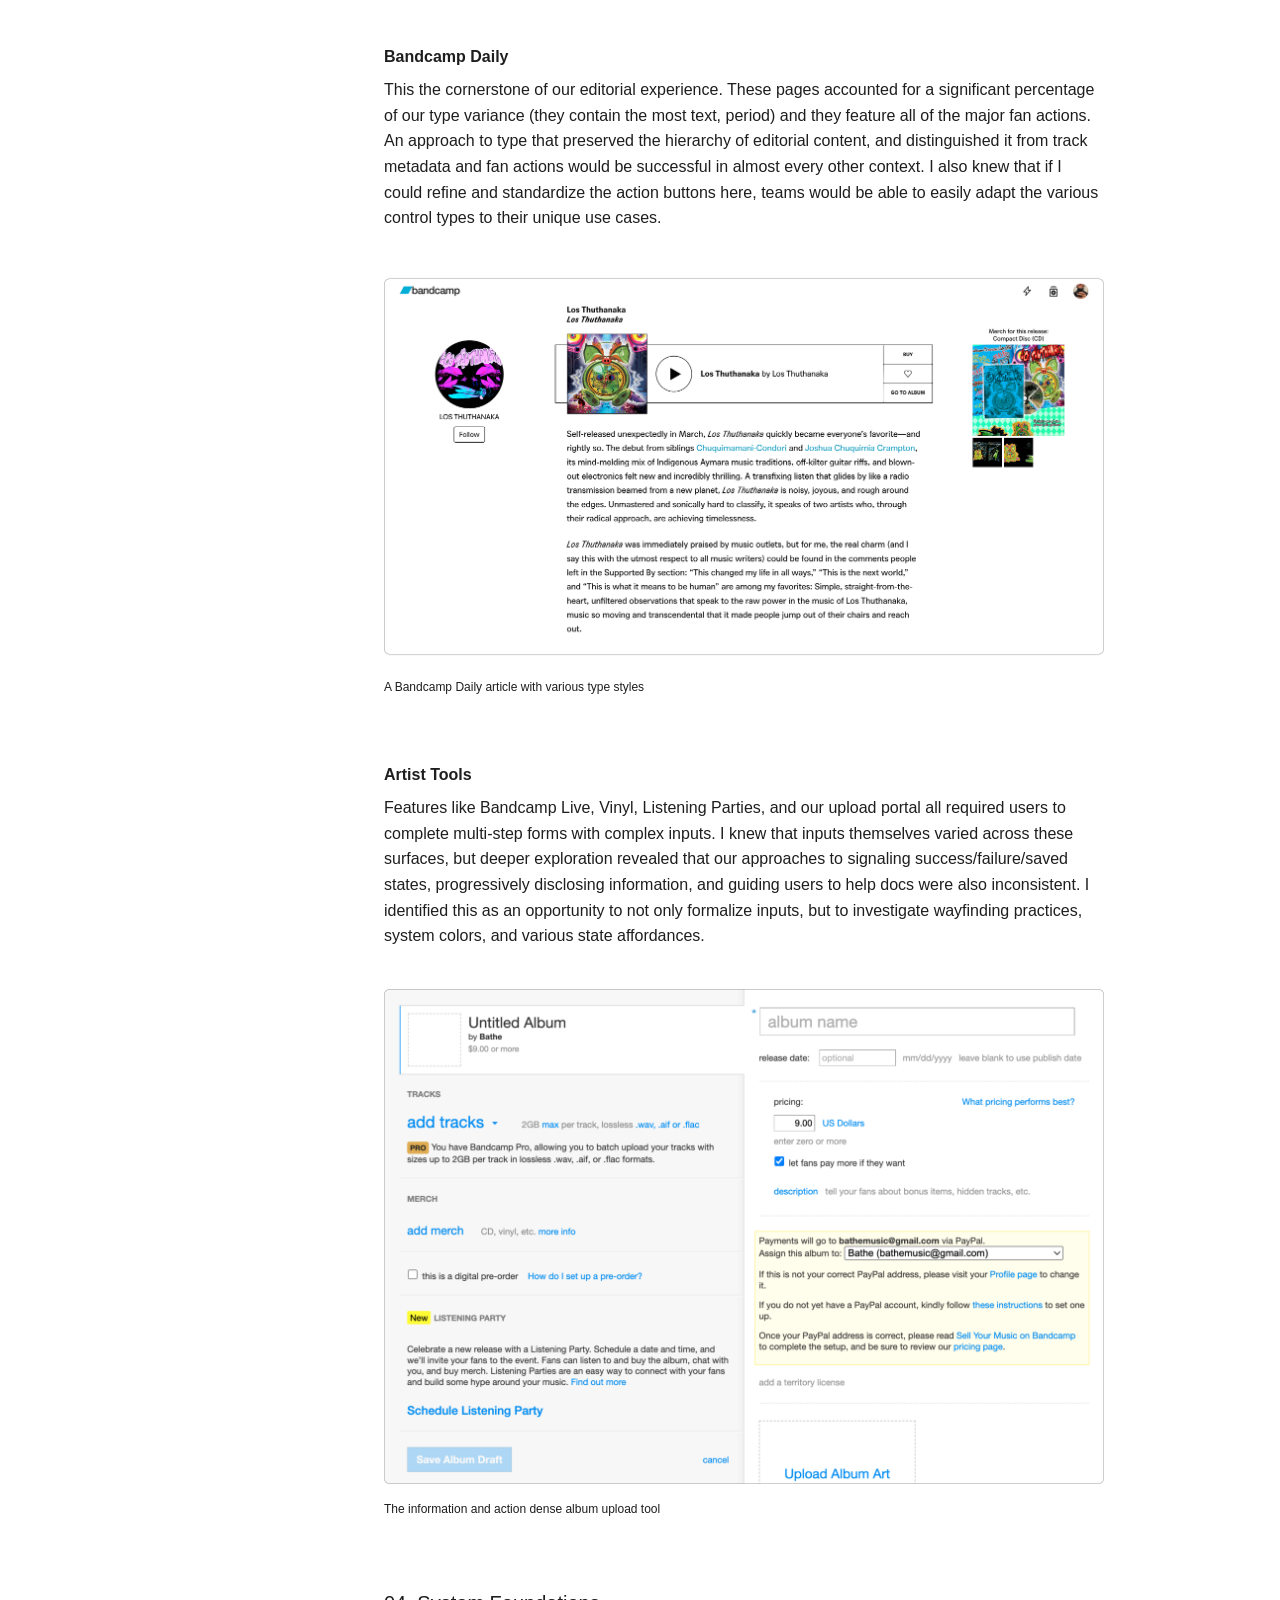
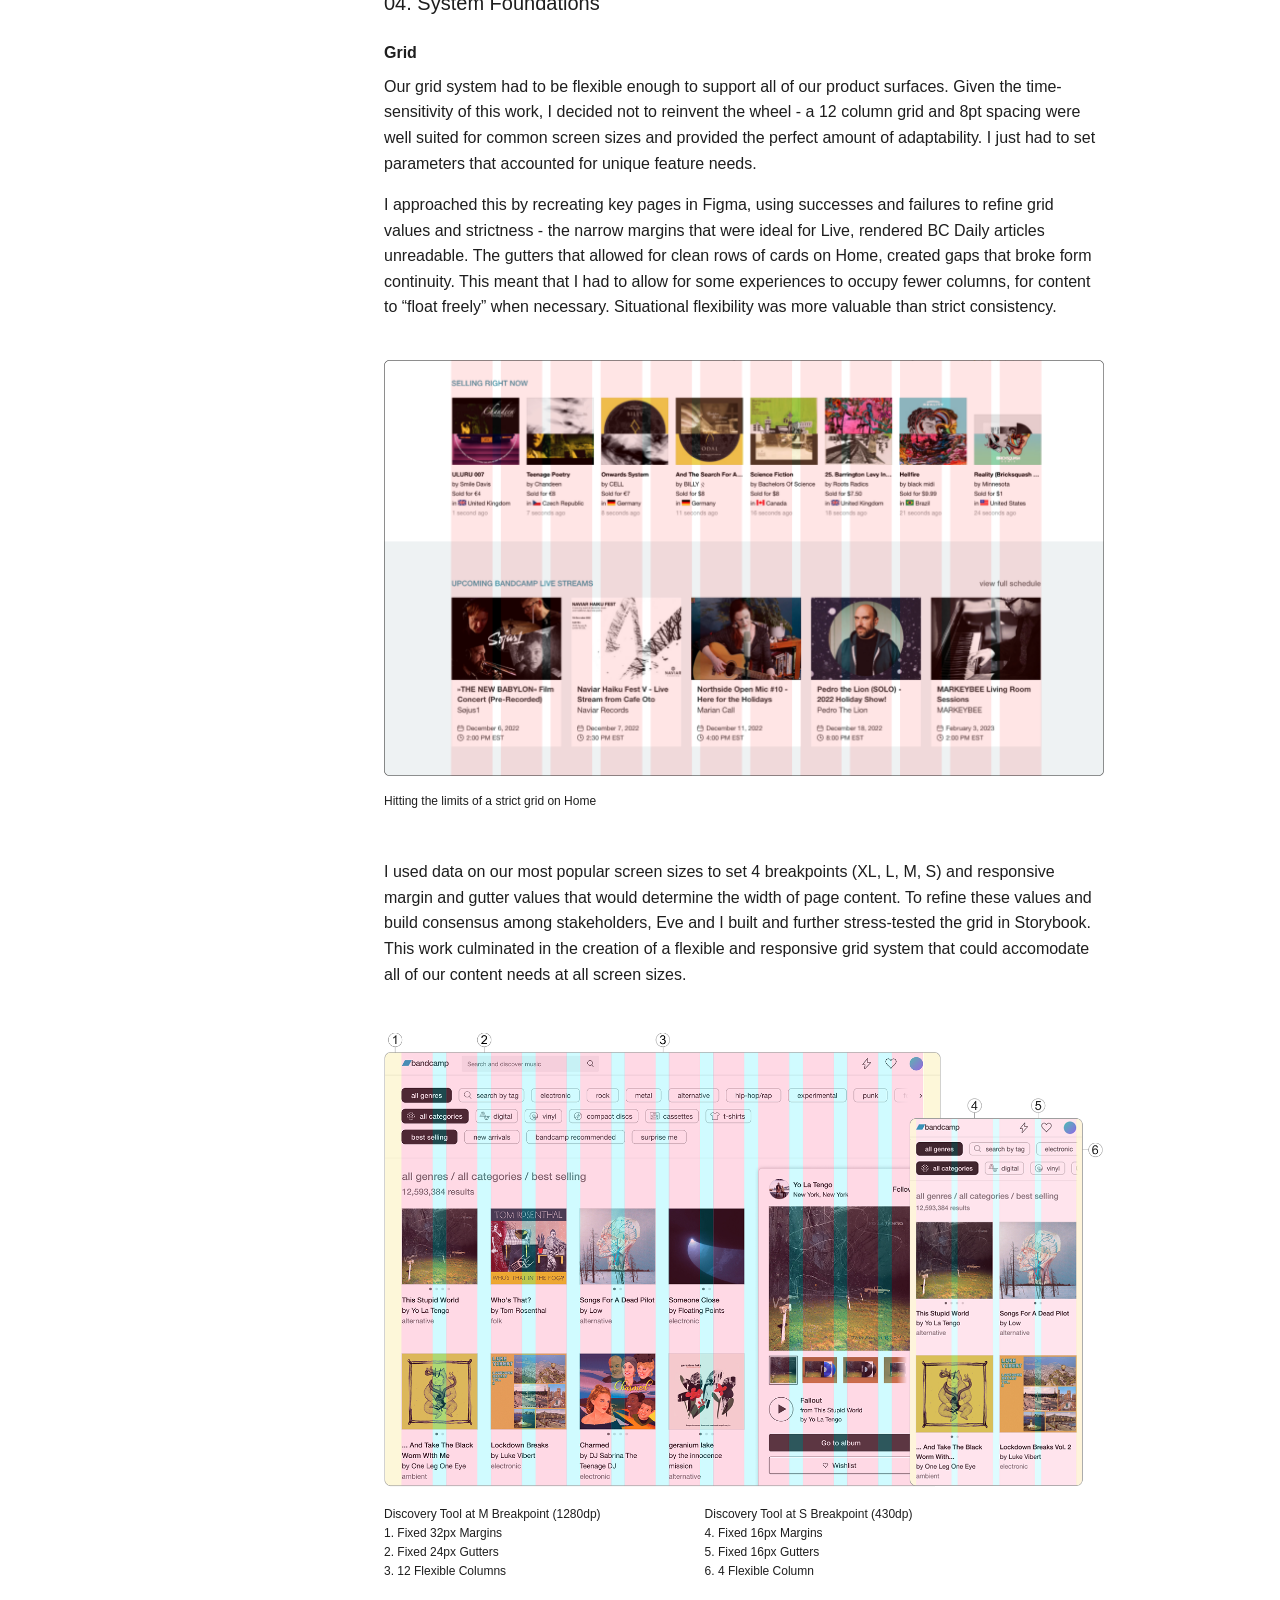
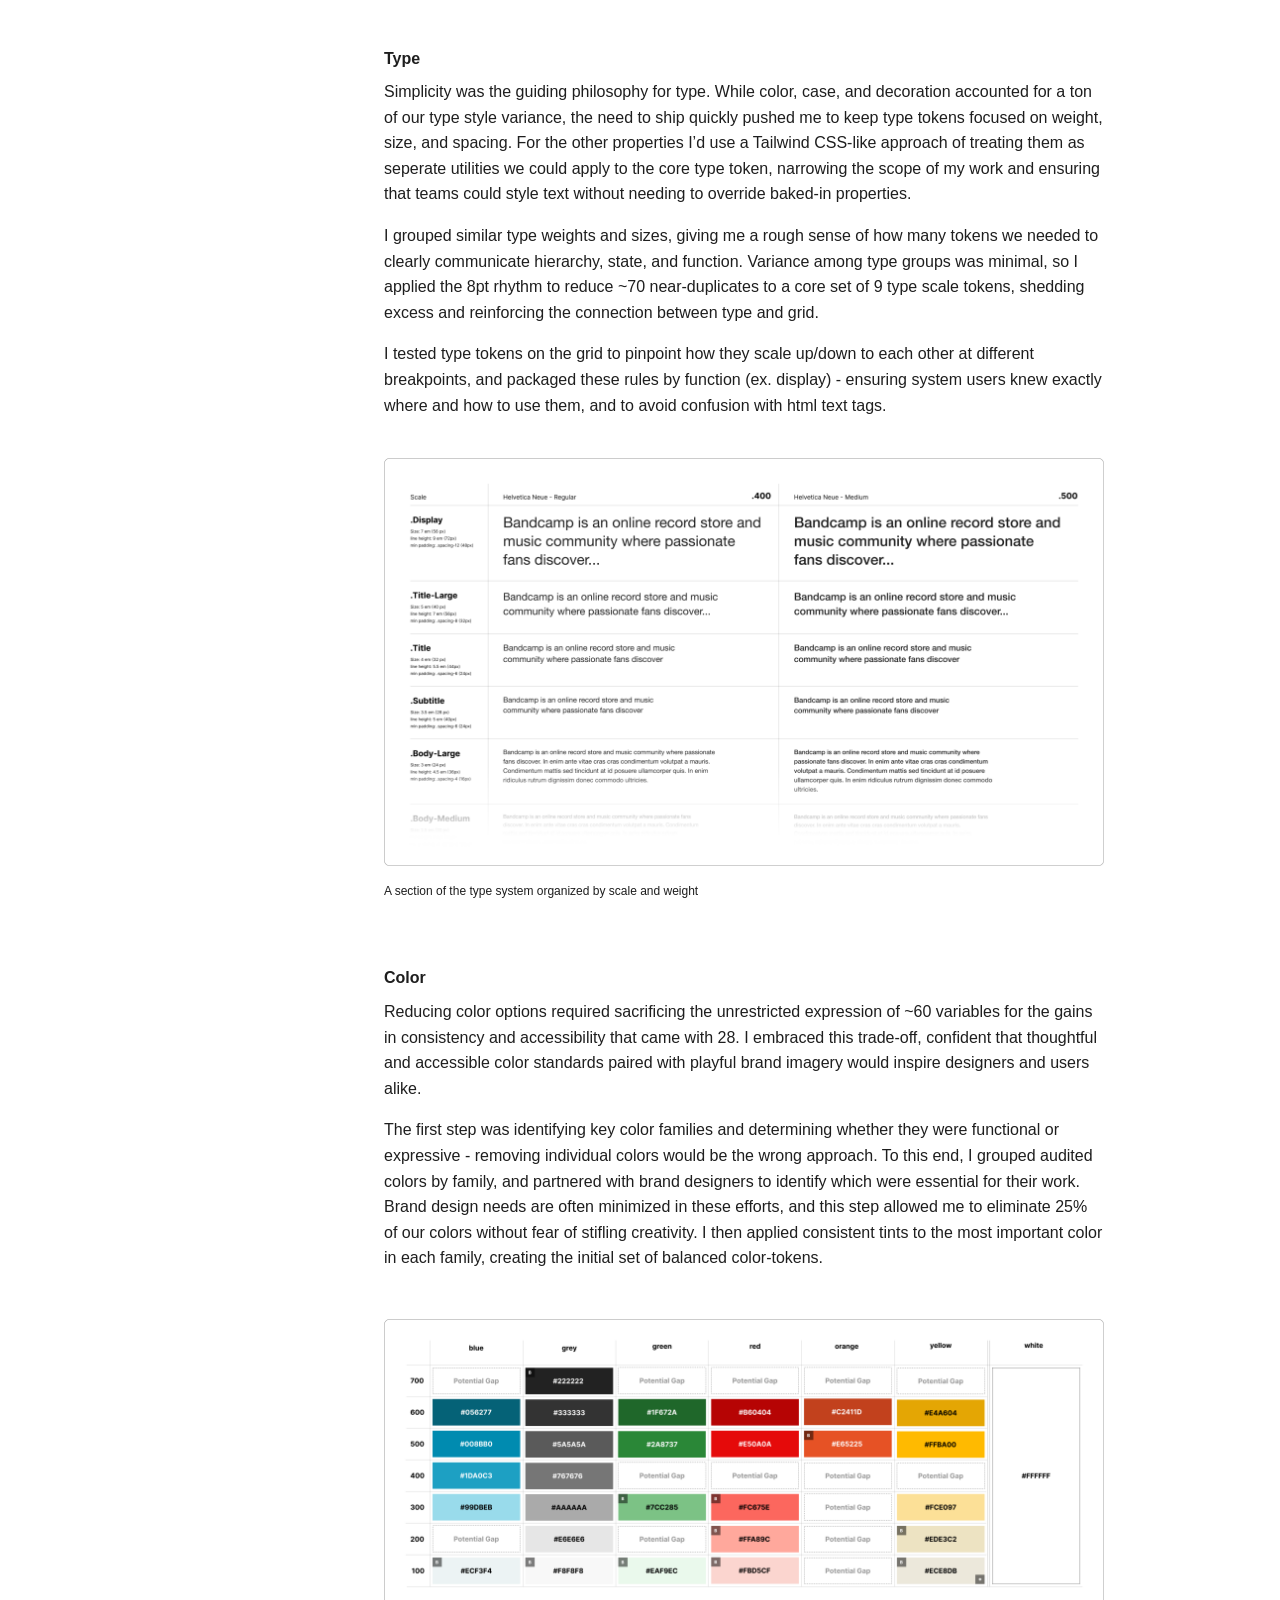
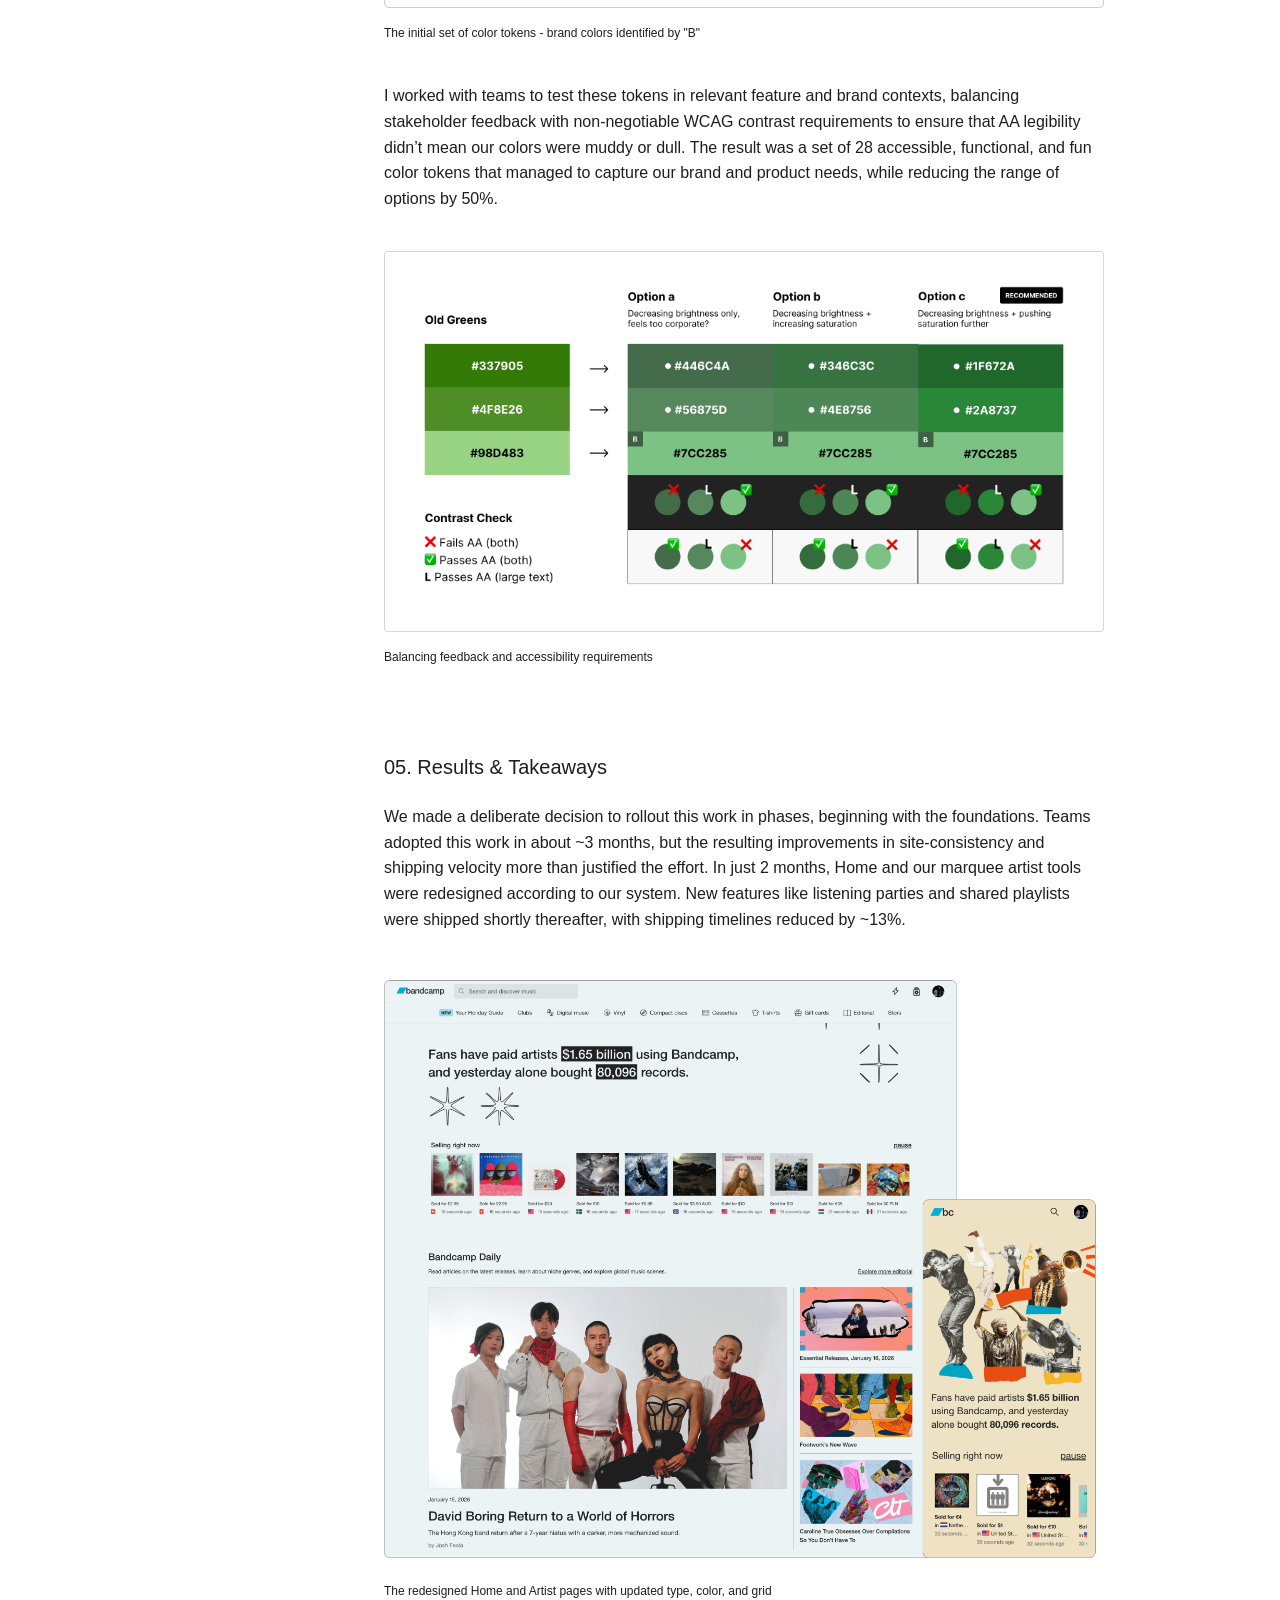
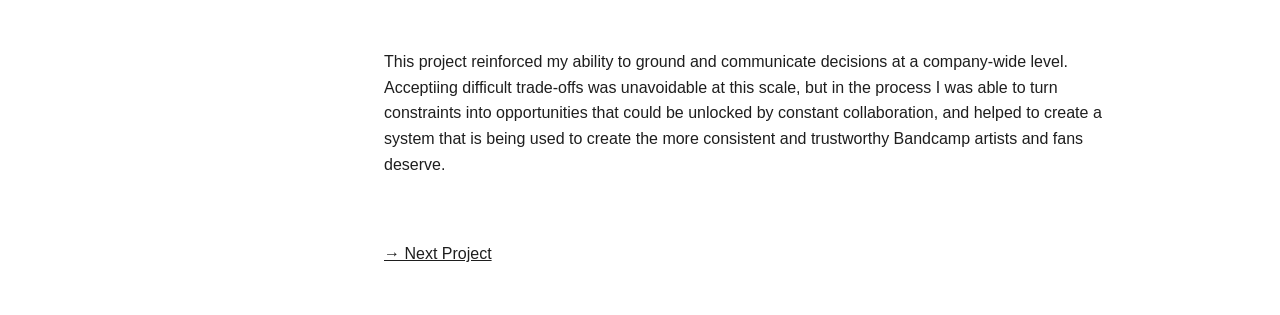
==== commit b6f4d15a: "Update designsystem.html upper case headlinie" ====
--- a/designsystem.html
+++ b/designsystem.html
@@ -1,8 +1,7 @@
 <head>
     <title>BC Design System</title>
-    <link rel="icon" href="*favicon*">
+    <link rel="icon" href="images/favicon.png">
     <link rel="stylesheet" href="css/style.css">
-    <link href="*fonts*">
     <meta name="viewport" content="width=device-width, initial-scale=1, minimum-scale=1, maximum-scale=1">
 </head>
 
@@ -29,14 +28,14 @@
         </li>
 
         <li id="Linkedin">
-          <a class="text-s upper" href="https://www.linkedin.com/in/dev-hobdy-a476155b" target="_blank">Linkedin</a>
+          <a class="text-s upper" href="https://www.linkedin.com/in/devy-hobdy-a476155b/" target="_blank">Linkedin</a>
         </li>
       </ul>
     </nav>
 
     <header id="context" class="row-xl flex-center mb-xxl">
       <div class="column-s casestudy-text">
-        <h2 class="text-xl pr-m">Laying the foundation for Bandcamp's design system</h2>
+        <h2 class="text-xl pr-m">Laying the Foundation for Bandcamp's Design System</h2>
 
         <dl class="column-xxs">
           <div class="row-xxs">
@@ -131,7 +130,7 @@
             <div class="column-xs mb-xs">
               <p class="text-s mb-s">We began our process by auditing the foundational elements used across the site. I focused on cataloging every instance of type, color, grids and inputs/controls. Thomas focused on logos and brand elements, cards, depth, and navigation patterns. Eve advised us on whether the instances we cataloged were fundamentally distinct and ran WCAG compliance checks.</p>
               <p class="text-s mb-xs"> The resulting database turned our vague impressions of our problem into insights that tightened our scope. It was clear that we had problems with visual inconsistency - there were 40+ type styles, 20+ blues, several variations of important system colors, and different grids for each feature area. But we also had instances of basic controls, inputs, and navigation patterns that were built solely for use in a particular feature, meaning that engineers on other teams had to create their own versions (adding to our technical debt). Finally, lack of ARIA labeling, keyboard navigation, and color contrast for important elements meant that we weren't accommodating users who relied on assistive technologies. These findings formed the foundation of our system work.</p>
-              <img class="mt-l" src="images/airtable.png" alt="placeholder image">
+              <img class="mt-l" src="images/airtable.png" alt="a screenshot of an spreadsheet in airtable with 5 different radio buttons and the features that distinguish them">
               <p class="text-xs mt-xs mb-l">A snapshot of radio buttons cataloged in our audit table</p>
               <p class="text-s mb-s">Next, we pinpointed specific areas that captured the content extremes of the Bandcamp experience. This grounded our investigation in the most business-critical use cases, and set us up to test the standards we were developing. I identified three key areas:</p>
             </div>
@@ -144,13 +143,13 @@
             <div class="column-xs mb-xs">
               <p class="text-s bold">Bandcamp Daily</p>
               <p class="text-s">This the cornerstone of our editorial experience. These pages accounted for a significant percentage of our type variance (they contain the most text, period) and they feature all of the major fan actions. An approach to type that preserved the hierarchy of editorial content, and distinguished it from track metadata and fan actions would be successful in almost every other context. I also knew that if I could refine and standardize the action buttons here, teams would be able to easily adapt the various control types to their unique use cases.</p>
-              <img class="mt-l" src="images/bandcamp-daily.png" alt="bandcamp "> 
+              <img class="mt-l" src="images/bandcamp-daily.png" alt="a screenshot of a Bandcamp Daily article featuring user actions, track imagery and metadata"> 
               <p class="text-xs mt-xs mb-l">A Bandcamp Daily article with various type styles</p>
             </div>
             <div class="column-xs mb-xs">
               <p class="text-s bold">Artist Tools</p>
               <p class="text-s">Features like Bandcamp Live, Vinyl, Listening Parties, and our upload portal all required users to complete multi-step forms with complex inputs. I knew that inputs themselves varied across these surfaces, but deeper exploration revealed that our approaches to signaling success/failure/saved states, progressively disclosing information, and guiding users to help docs were also inconsistent. I identified this as an opportunity to not only formalize inputs, but to investigate wayfinding practices, system colors, and various state affordances.</p>
-              <img class="mt-l" src="images/bandcamp-listening.png" alt="placeholder image">
+              <img class="mt-l" src="images/bandcamp-listening.png" alt="a screenshot of the Bandcamp music upload tool. It has several actions of varying sizes and colors and an extremely dense layout">
               <p class="text-xs mt-xs">The information and action dense album upload tool</p> 
             </div>
           </div>
@@ -371,4 +370,4 @@
 
 }
 </script>
-</body>+</body>
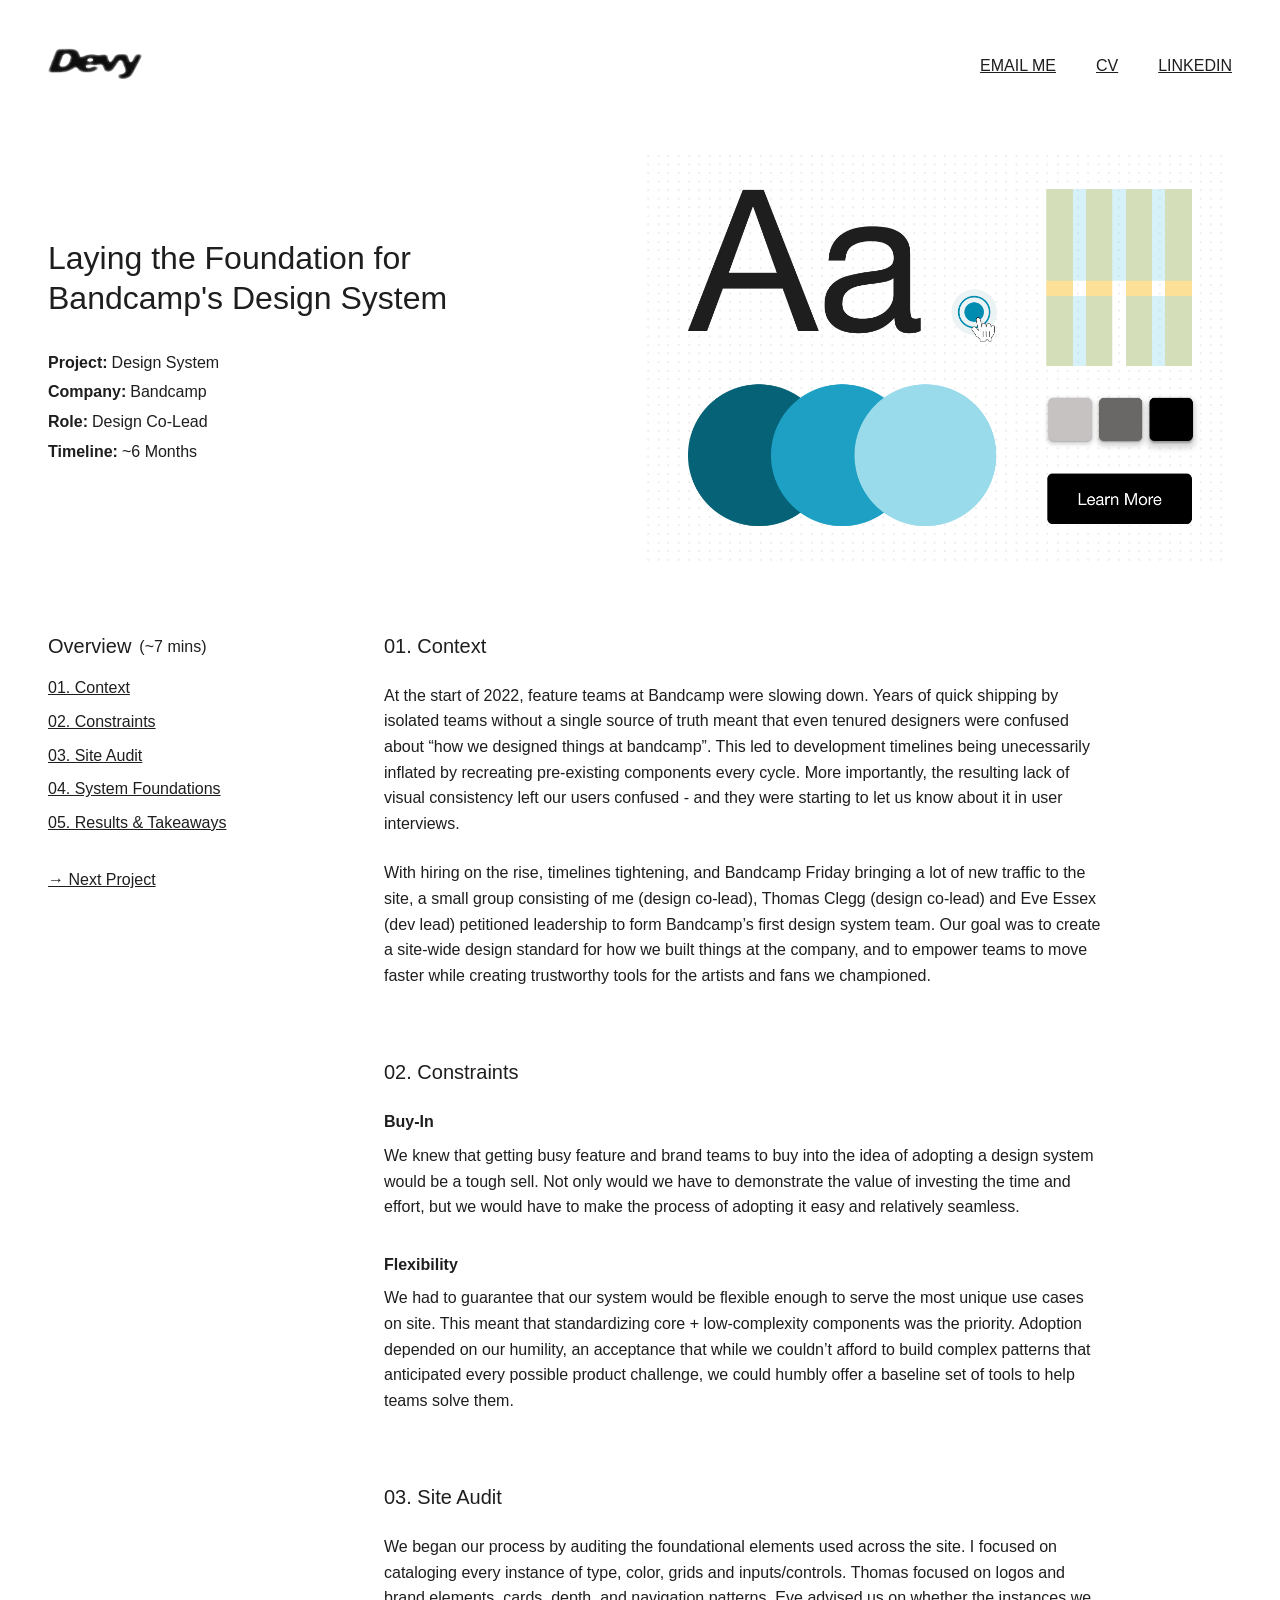
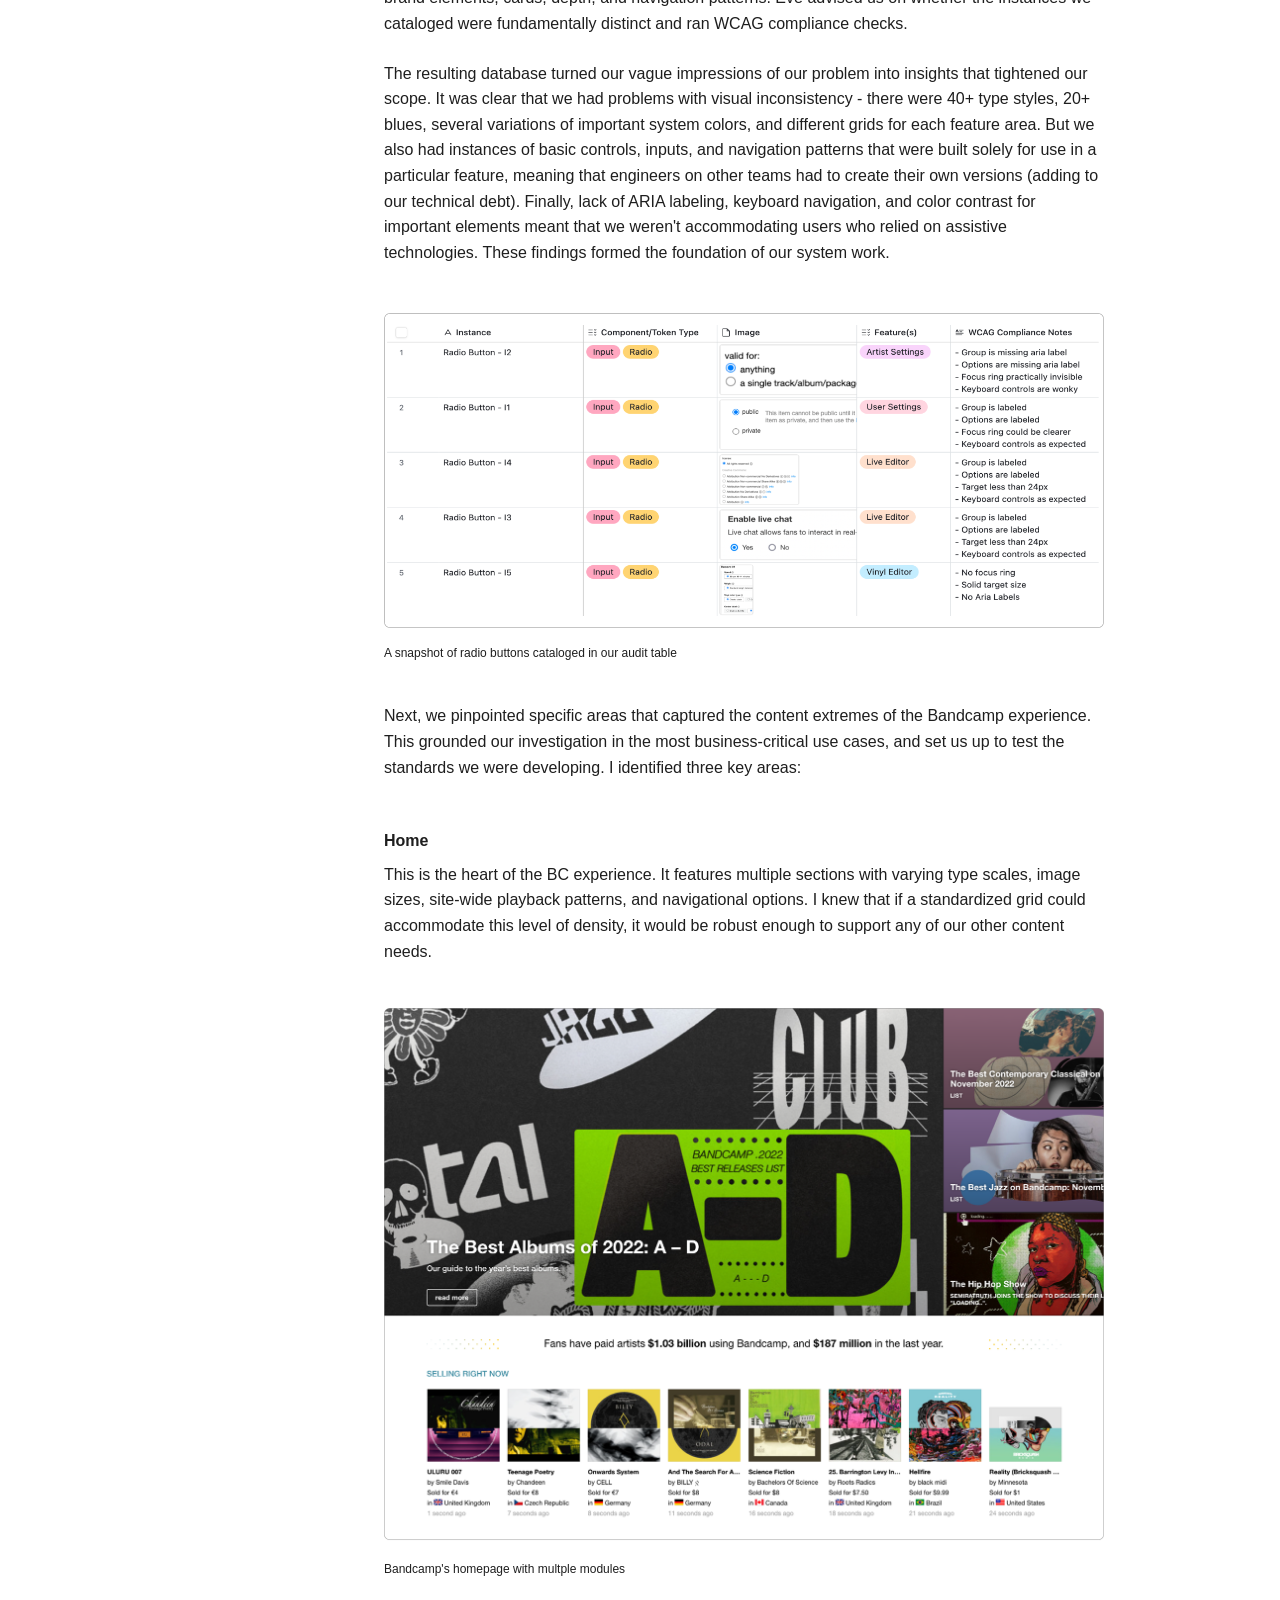
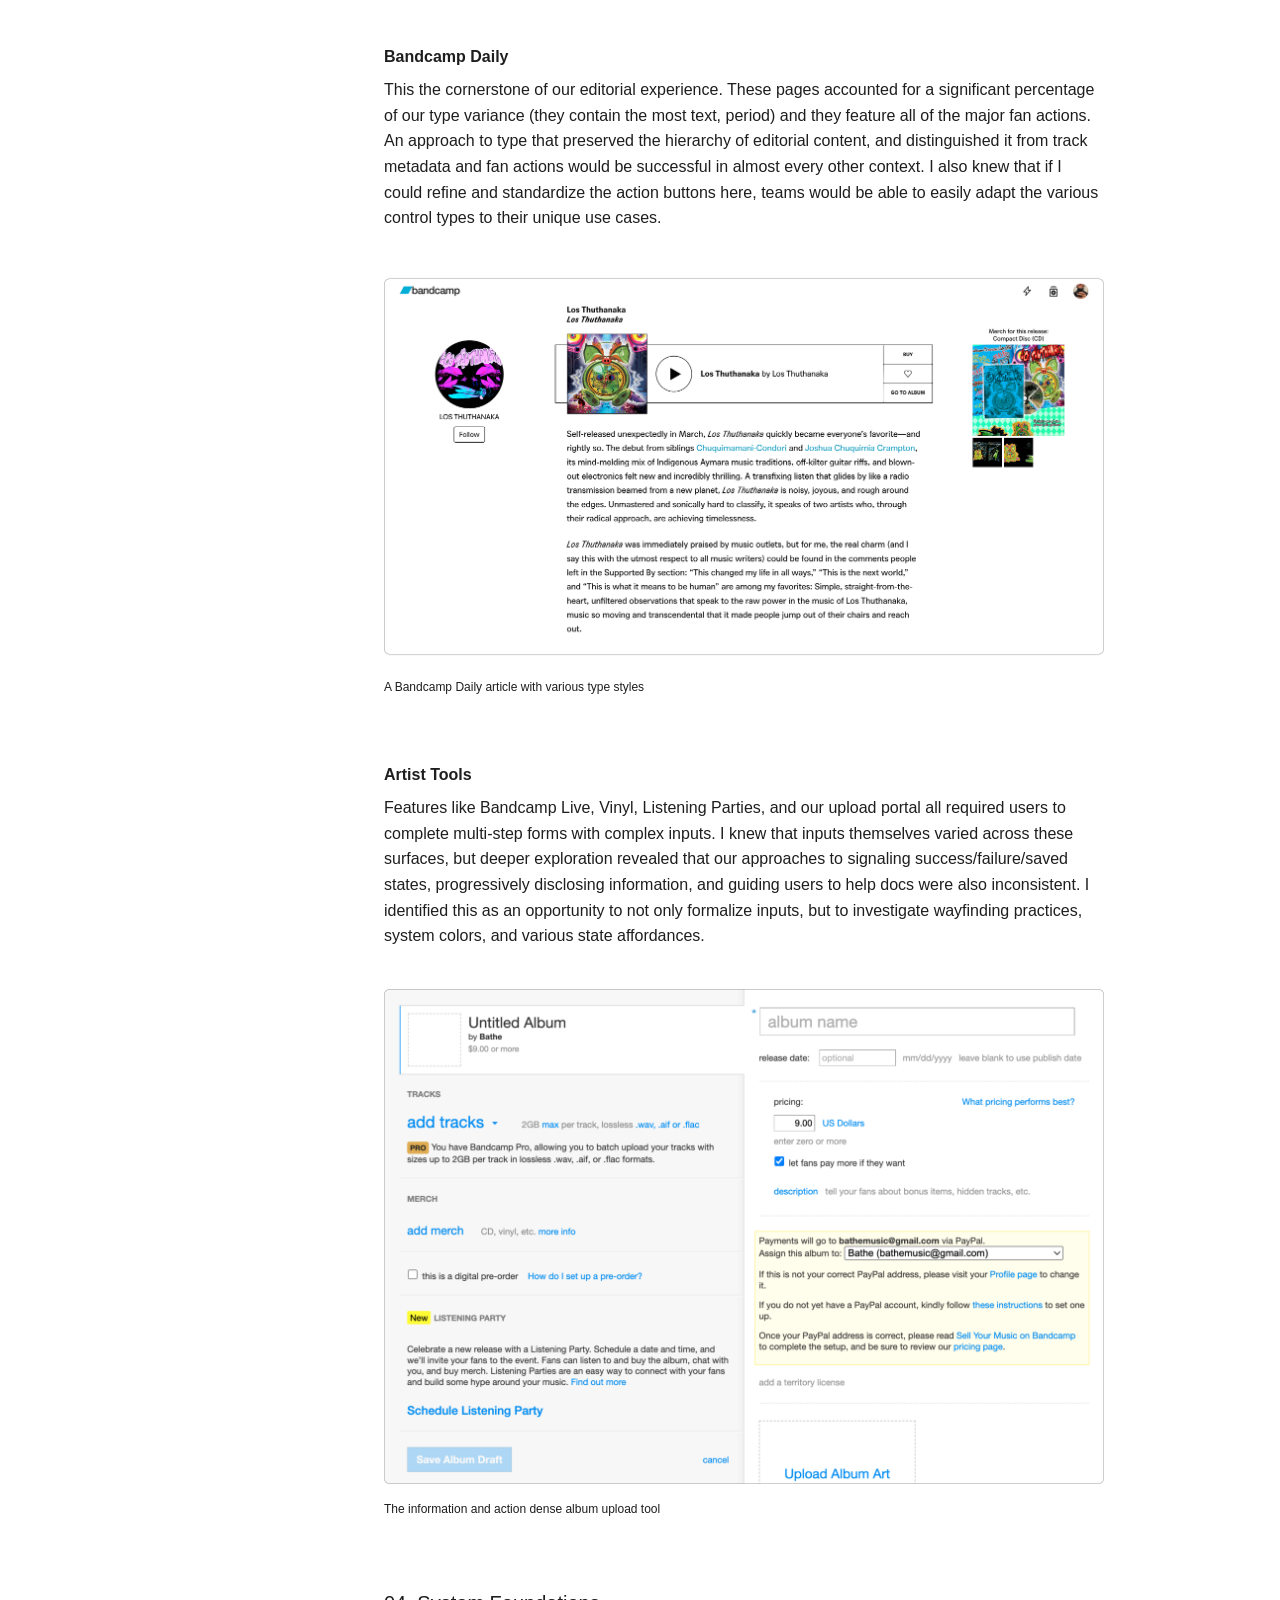
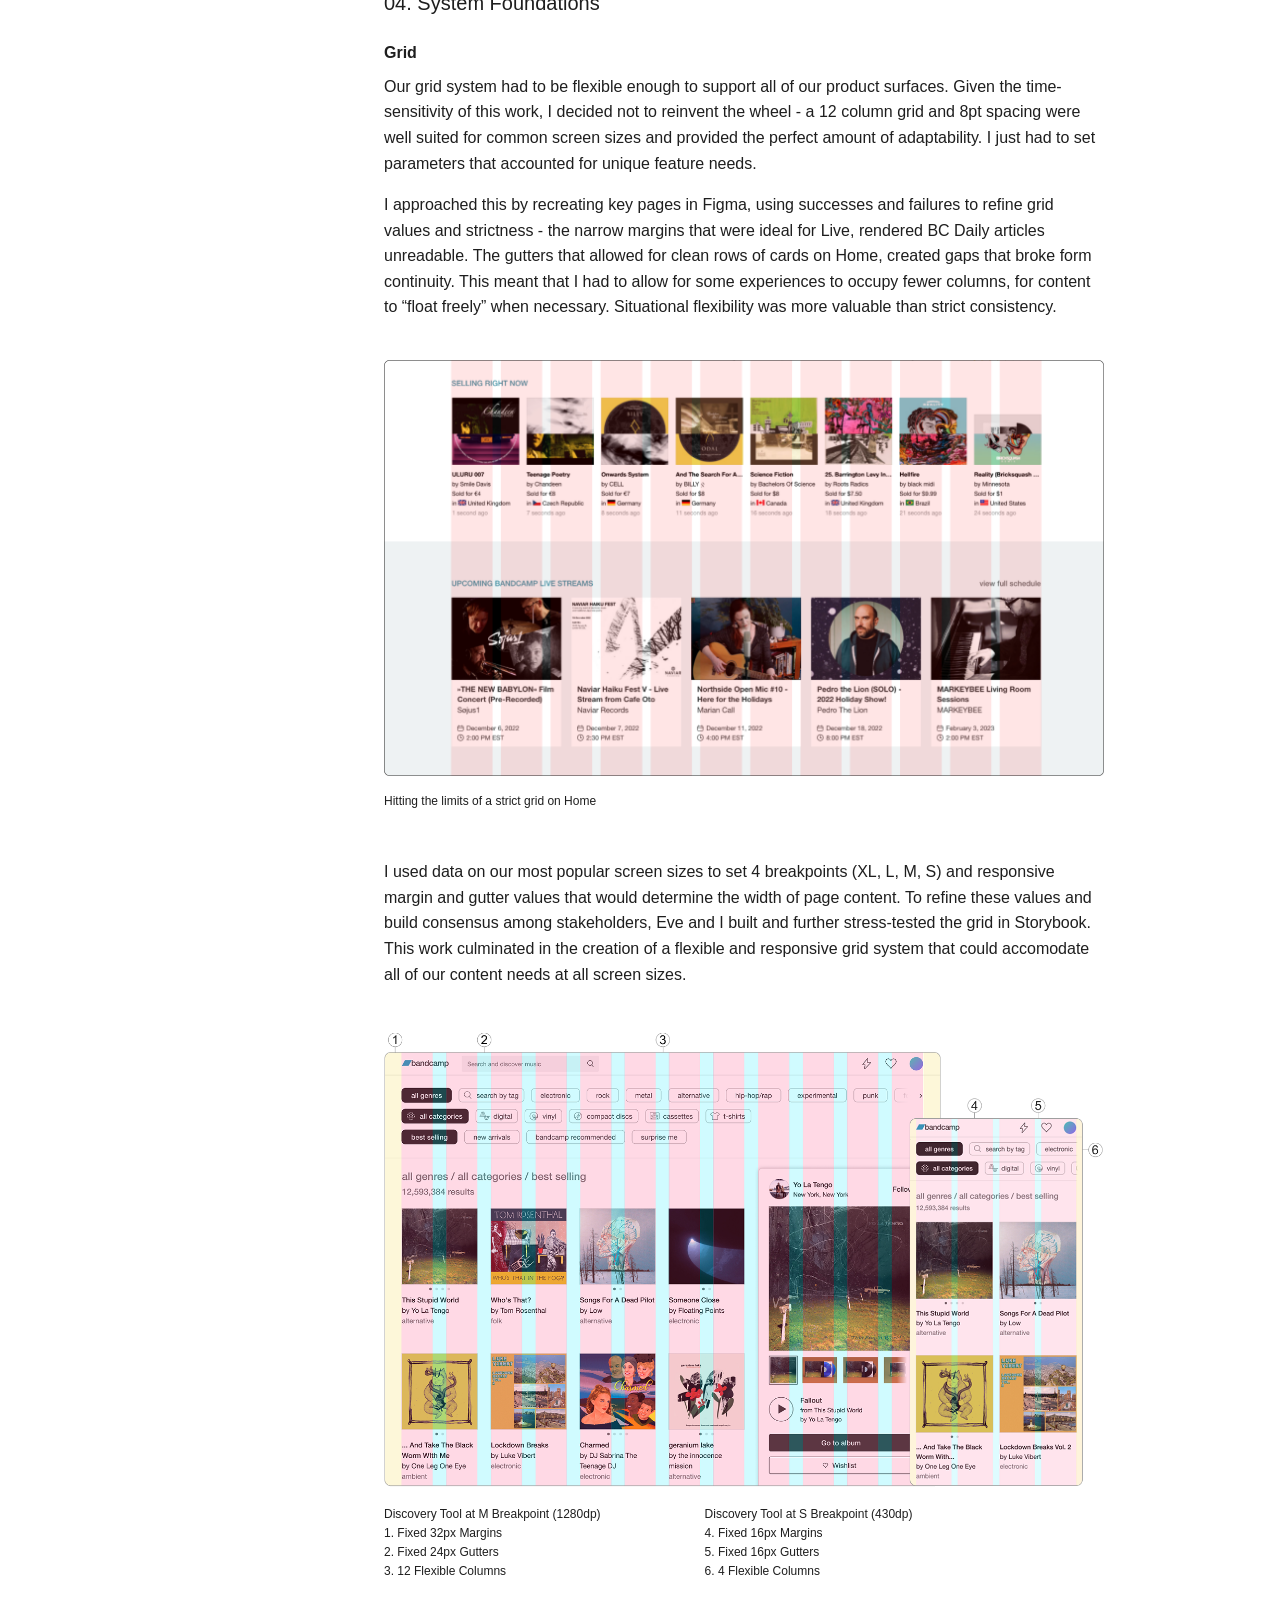
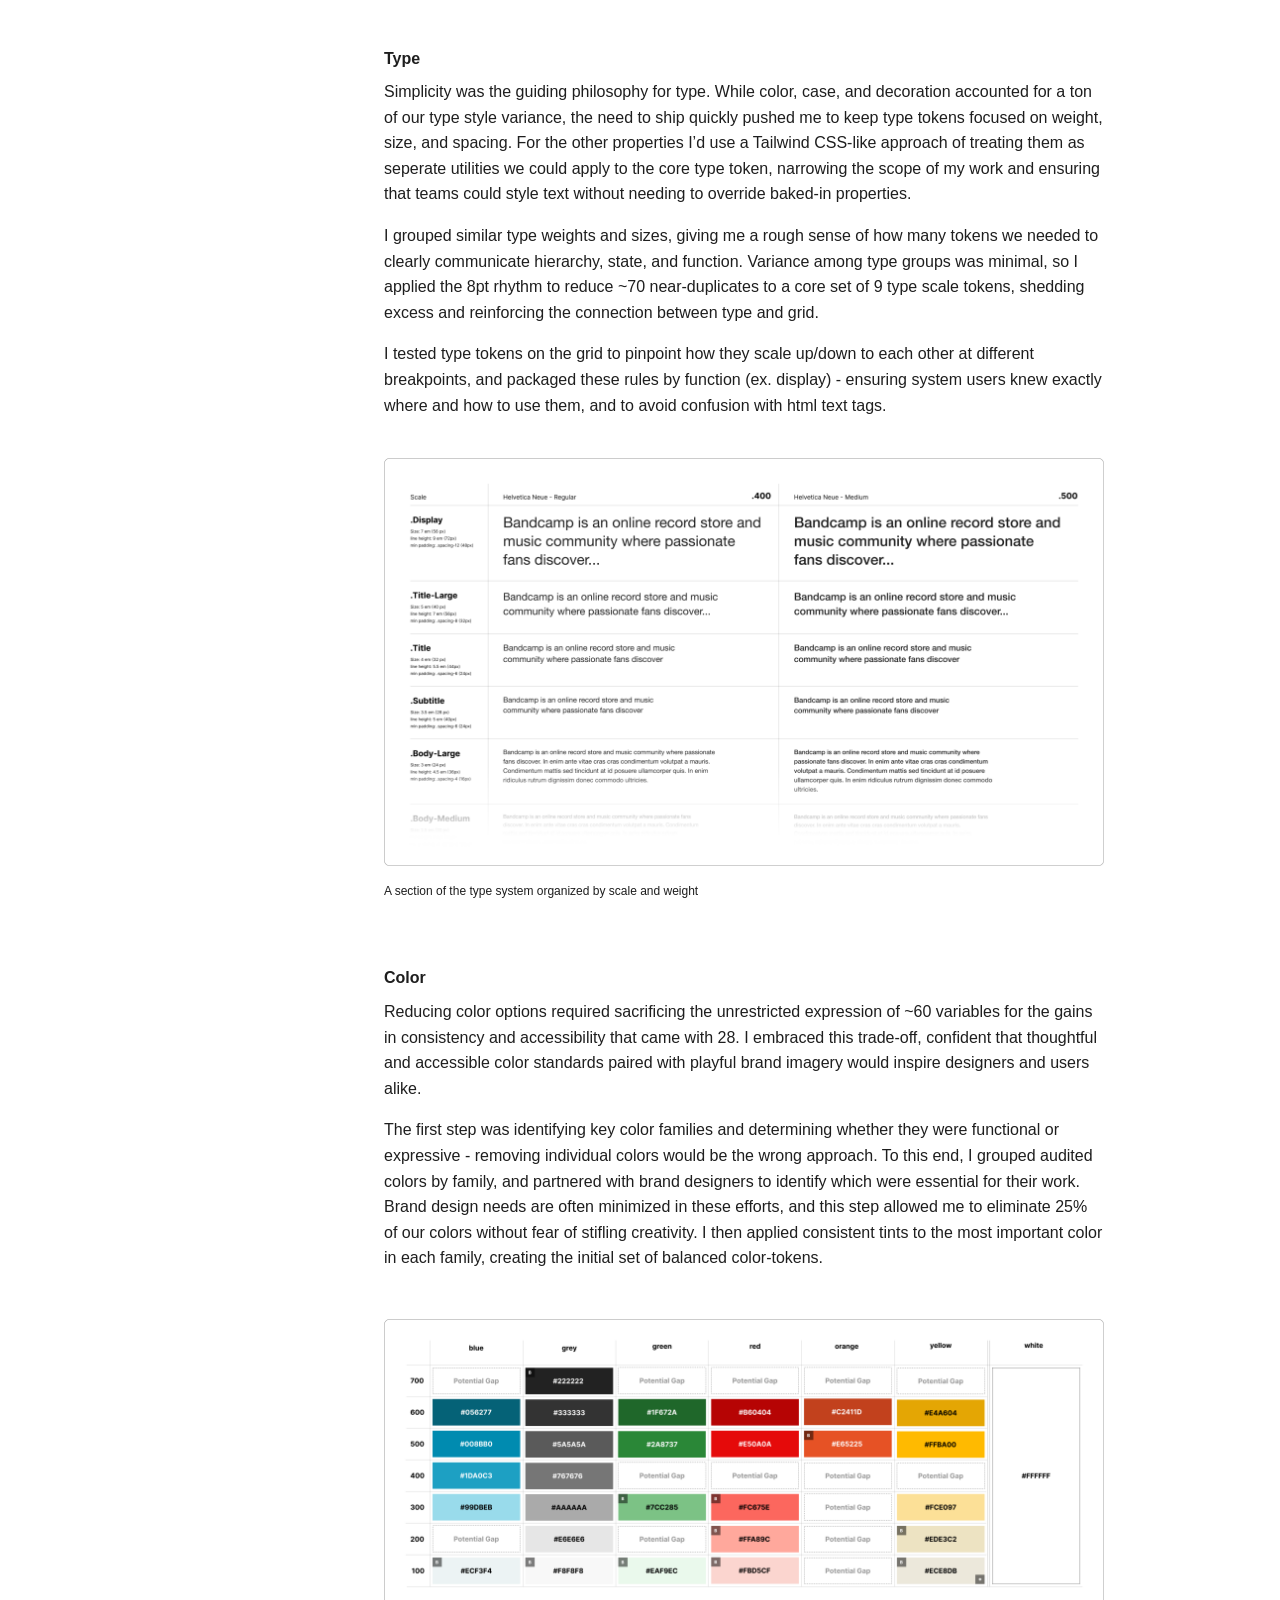
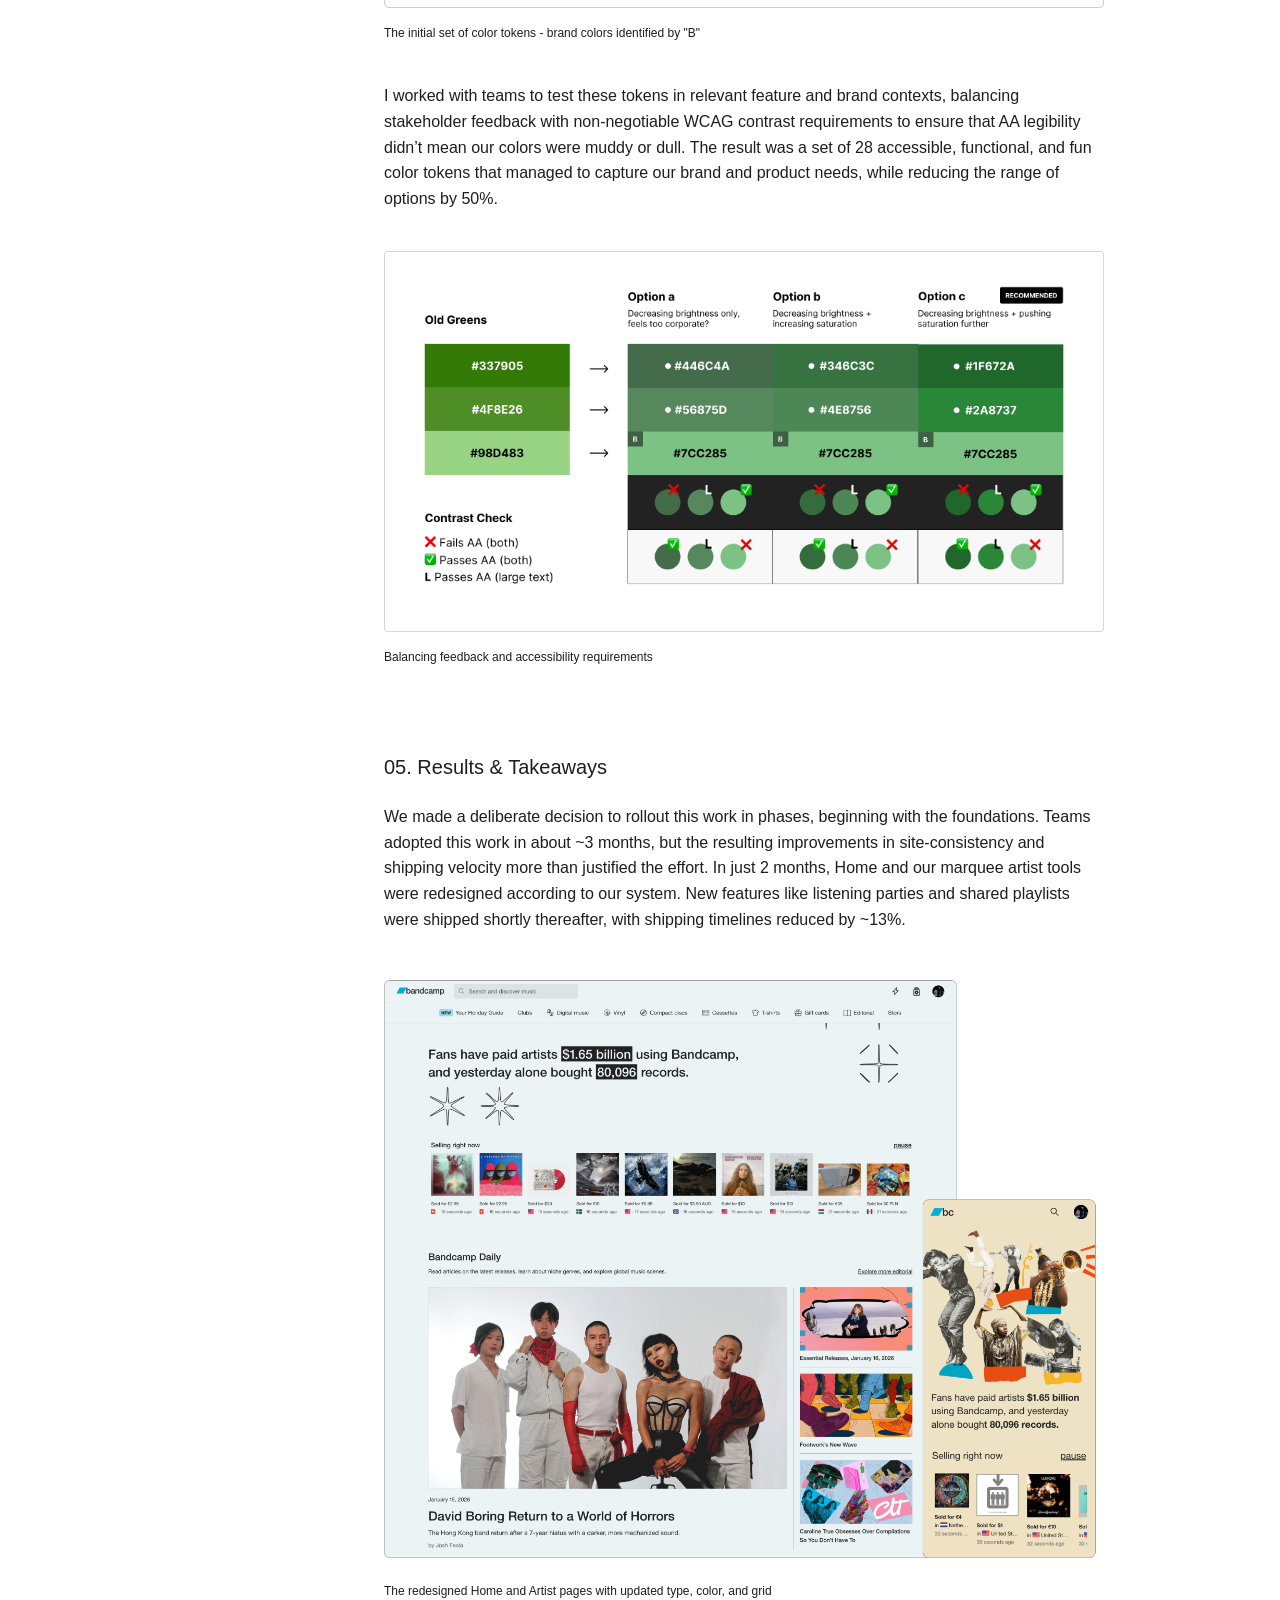
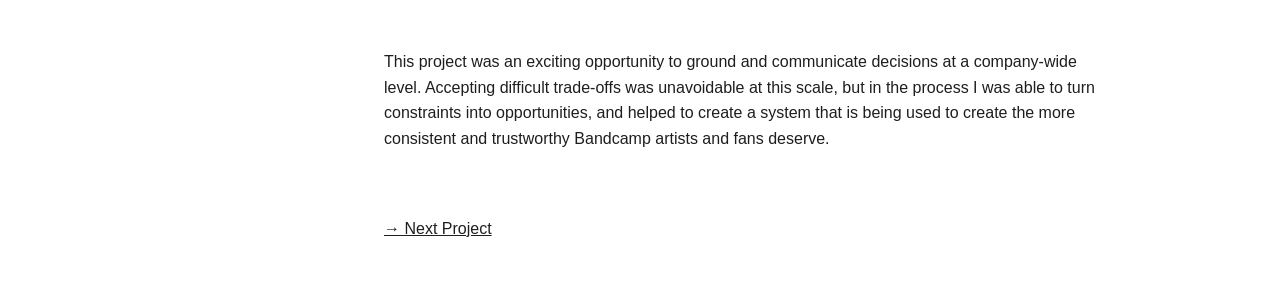
==== commit 132d1bb8: "Fix typos and improve clarity in designsystem.html" ====
--- a/designsystem.html
+++ b/designsystem.html
@@ -24,7 +24,7 @@
         </li>
 
         <li id="CV">
-          <a class="text-s upper" href="https://drive.google.com/file/d/114fR_DUzGz025TLFvTGspsEkl98dvMG6/view?usp=drive_link" target="_blank">CV</a>
+          <a class="text-s upper" href="https://drive.google.com/file/d/1ZRJncylVvol6vDKj0D3E9sWphy_3VvmP/view?usp=sharing" target="_blank">CV</a>
         </li>
 
         <li id="Linkedin">
@@ -166,7 +166,7 @@
               <img class="mt-l" src="images/bandcamp-griddisplay.png" alt="placeholder image">
               <div id ="double-caption" class="row-xxl  mb-l">
               <p class="text-xs mt-xs mr-xl">Discovery Tool at M Breakpoint (1280dp)<br>1. Fixed 32px Margins<br>2. Fixed 24px Gutters<br>3. 12 Flexible Columns</p>
-              <p class="text-xs mt-xs">Discovery Tool at S Breakpoint (430dp)<br>4. Fixed 16px Margins<br>5. Fixed 16px Gutters<br>6. 4 Flexible Column</p>
+              <p class="text-xs mt-xs">Discovery Tool at S Breakpoint (430dp)<br>4. Fixed 16px Margins<br>5. Fixed 16px Gutters<br>6. 4 Flexible Columns</p>
               </div>
             </div>
             <div class="column-xs mb-xs">
@@ -194,7 +194,7 @@
               <p class="text-s mb-m">We made a deliberate decision to rollout this work in phases, beginning with the foundations. Teams adopted this work in about ~3 months, but the resulting improvements in site-consistency and shipping velocity more than justified the effort. In just 2 months, Home and our marquee artist tools were redesigned according to our system. New features like listening parties and shared playlists were shipped shortly thereafter, with shipping timelines reduced by ~13%.</p>
               <img class="" src="images/newhome.png" alt="placeholder image">
               <p class="text-xs mb-m">The redesigned Home and Artist pages with updated type, color, and grid</p>
-              <p class="text-s mb-xl">This project reinforced my ability to ground and communicate decisions at a company-wide level. Acceptiing difficult trade-offs was unavoidable at this scale, but in the process I was able to turn constraints into opportunities that could be unlocked by constant collaboration, and helped to create a system that is being used to create the more consistent and trustworthy Bandcamp artists and fans deserve.</p>
+              <p class="text-s mb-xl">This project was an exciting opportunity to ground and communicate decisions at a company-wide level. Accepting difficult trade-offs was unavoidable at this scale, but in the process I was able to turn constraints into opportunities, and helped to create a system that is being used to create the more consistent and trustworthy Bandcamp artists and fans deserve.</p>
               <div>
               <a class="text-s inline-flex" href="sharedplaylist.html">→ Next Project </a> 
               </div>
--- a/css/style.css
+++ b/css/style.css
@@ -9,7 +9,7 @@
 
   --color-black: #1e1e1e;
   --color-white: #ffffff;
-  --color-grey: #555555;
+  --color-grey: #777777;
 
   --text-xxlarge:3rem;
   --text-xlarge: 2rem;
@@ -514,6 +514,11 @@
   background-color: var(--color-black);
 }
 
+@keyframes spin {
+  from { transform: rotate(0deg); }
+  to { transform: rotate(360deg); }
+}
+
 #experience-long { 
   display: none;
   transition: opacity 0.9s ease;
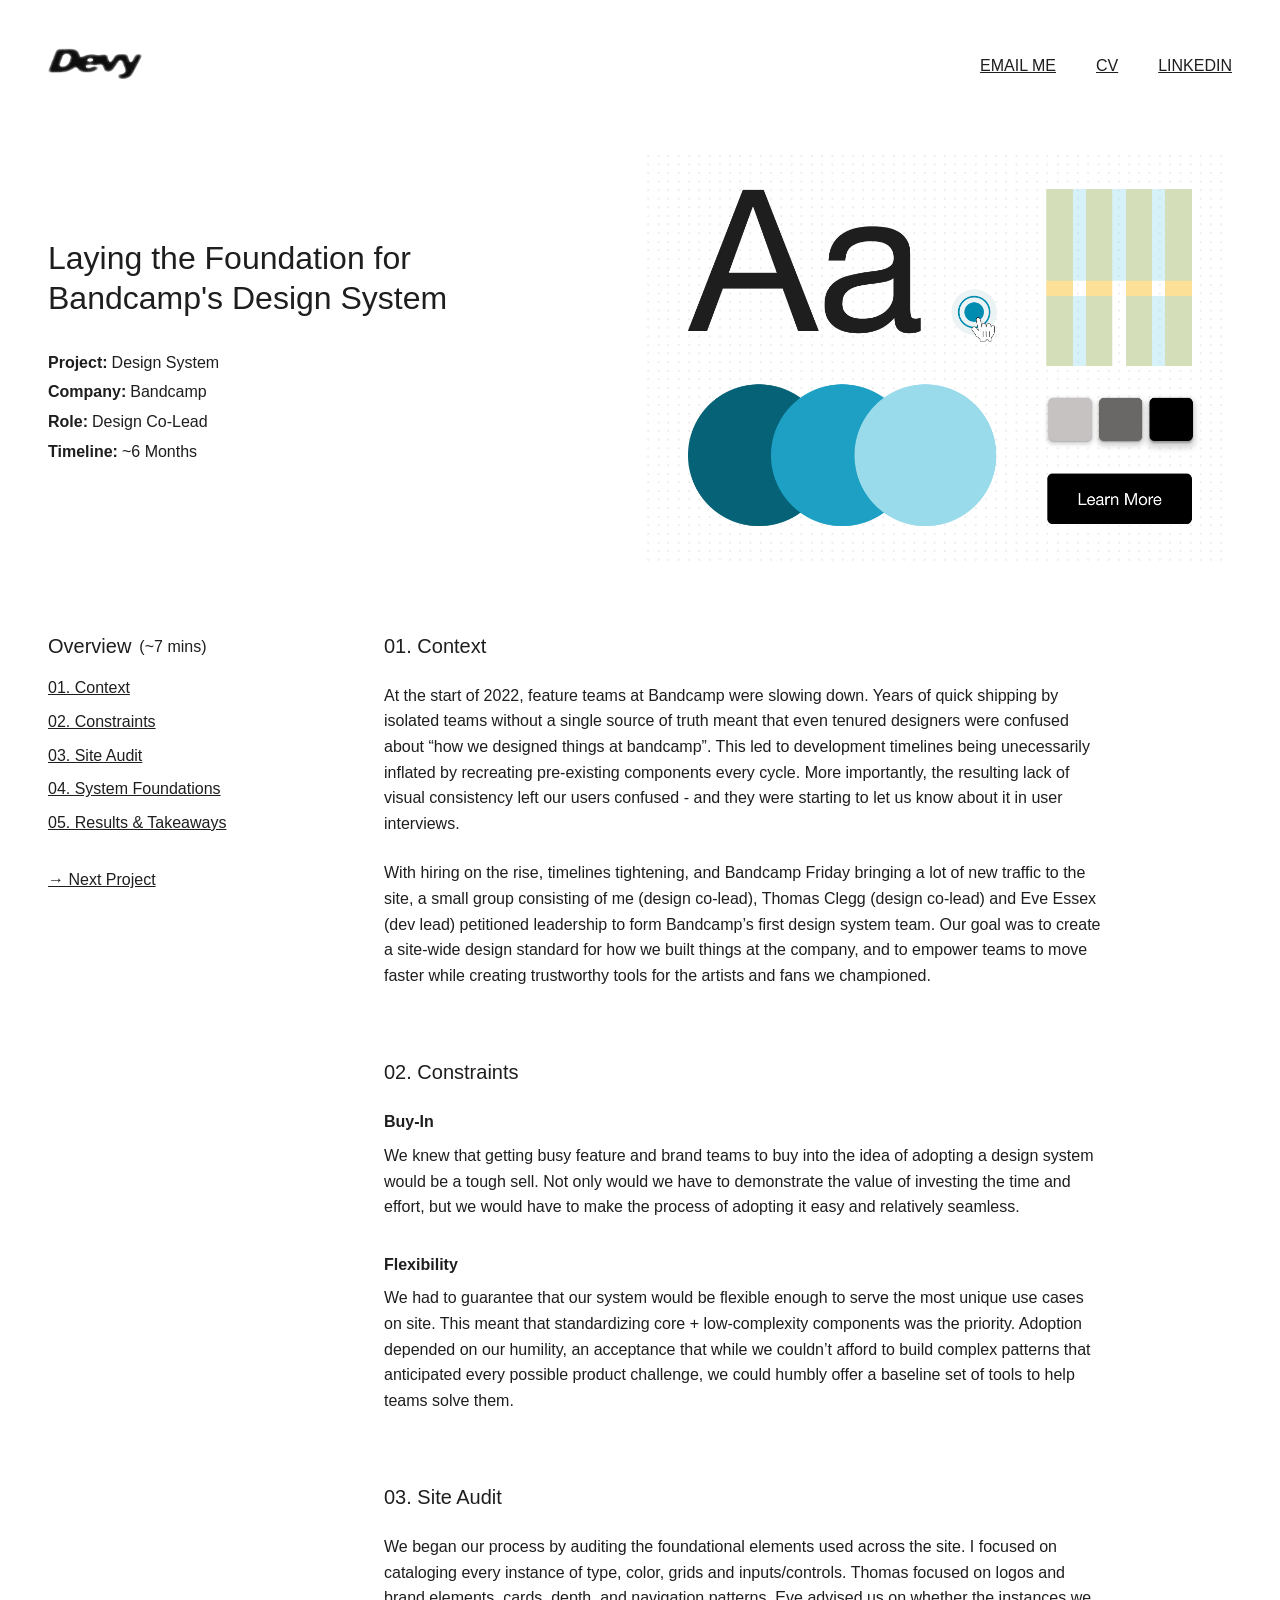
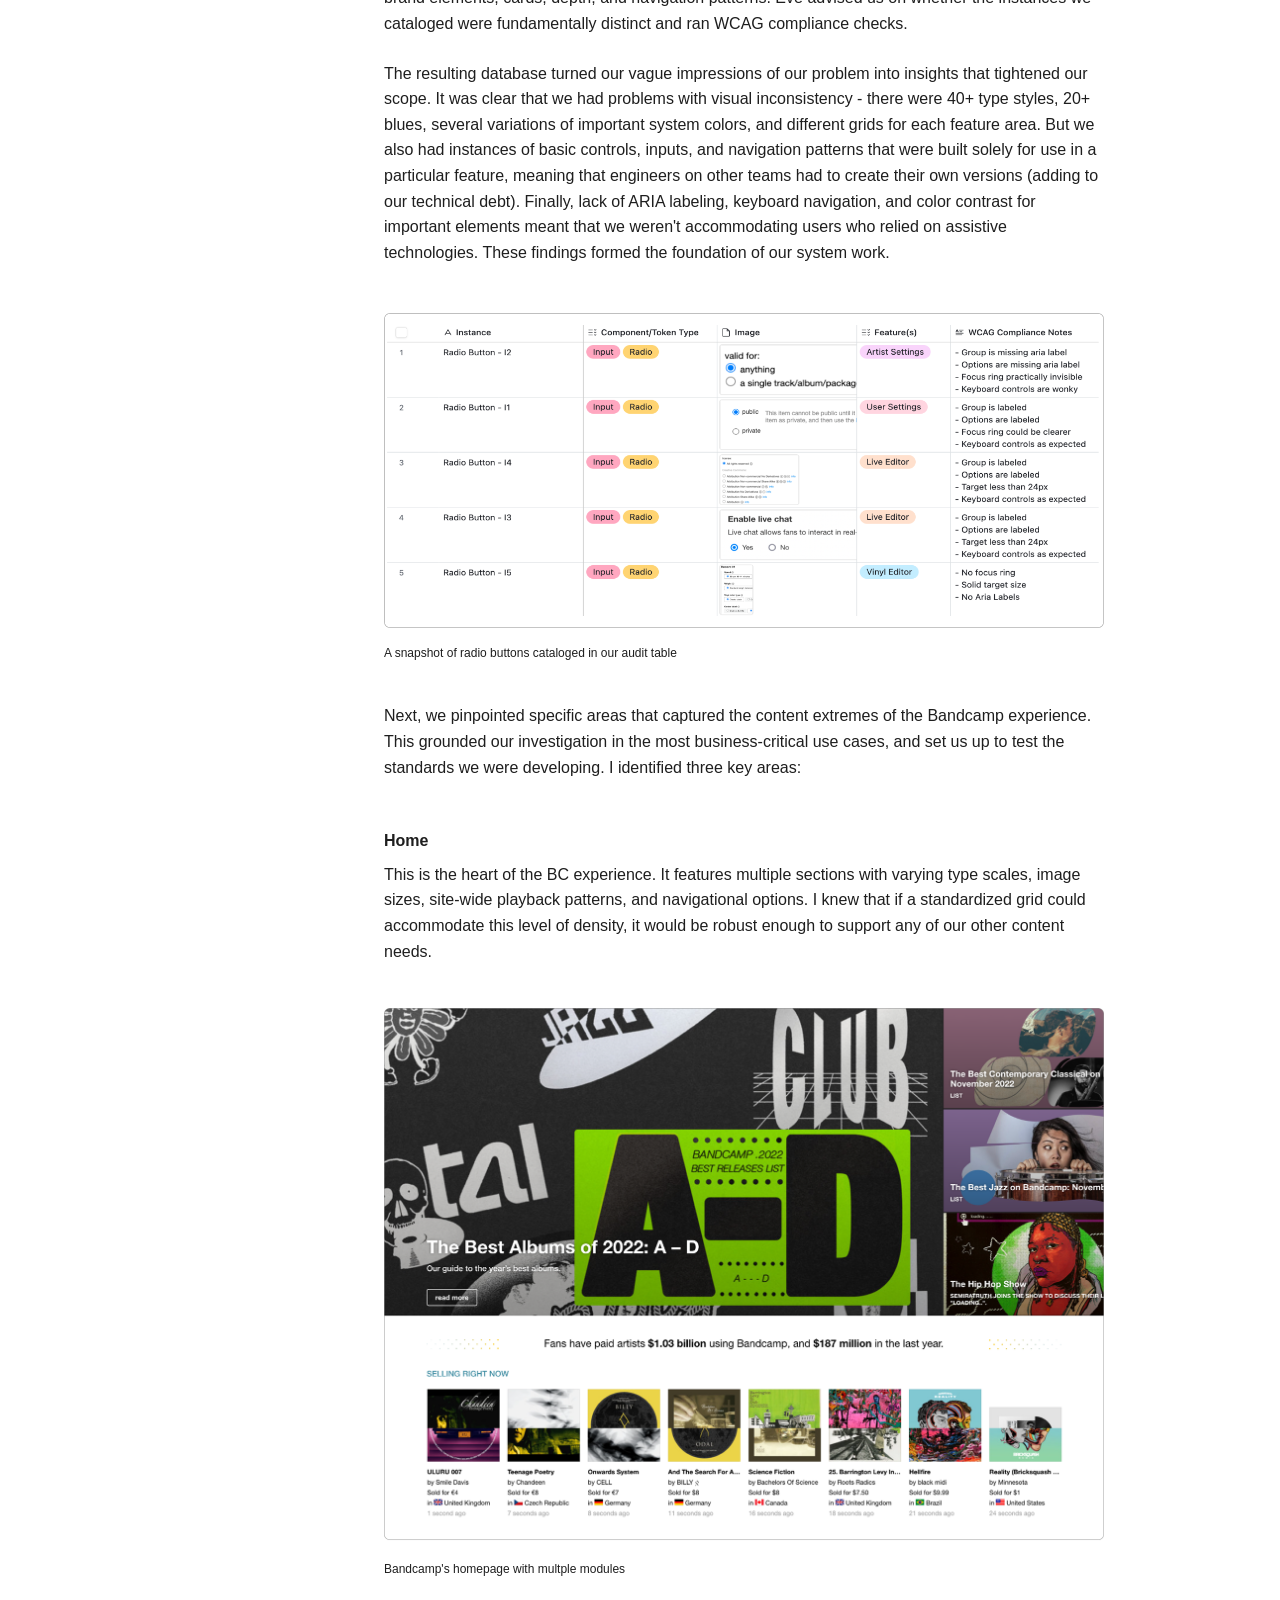
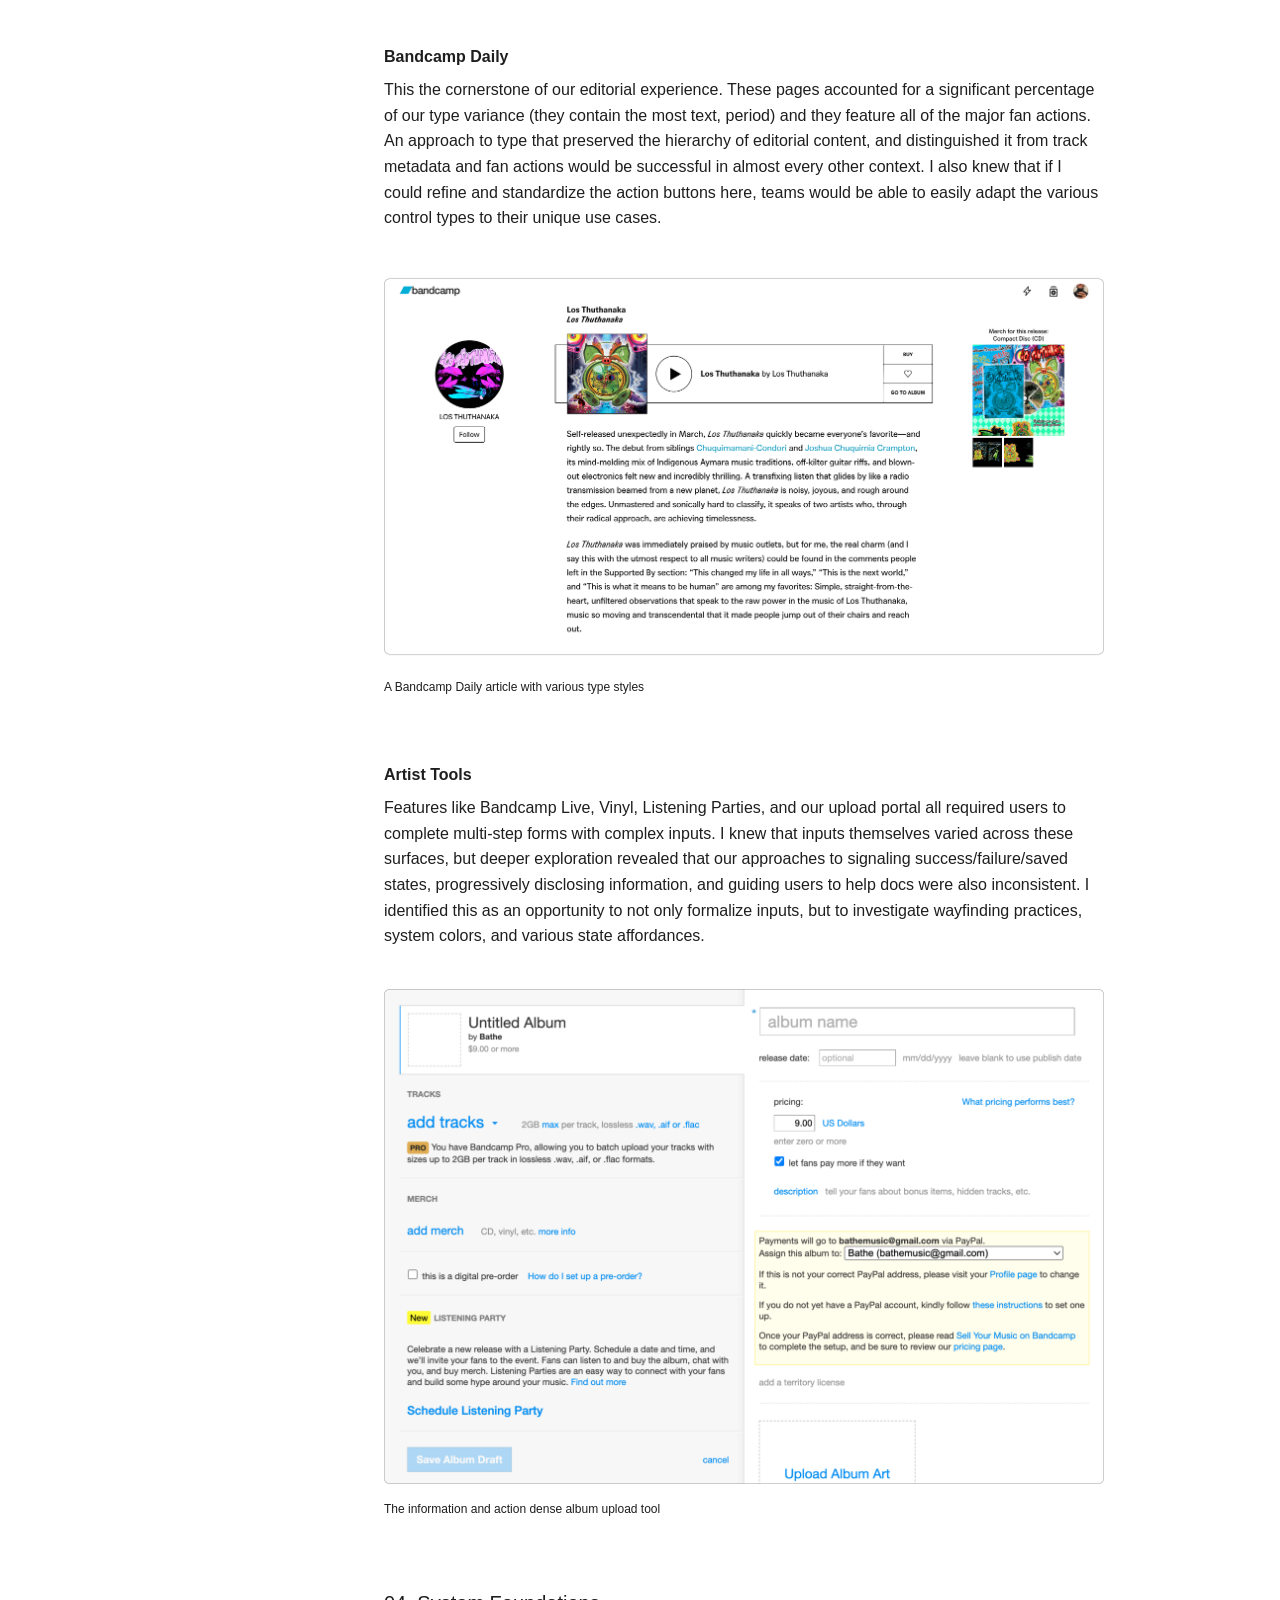
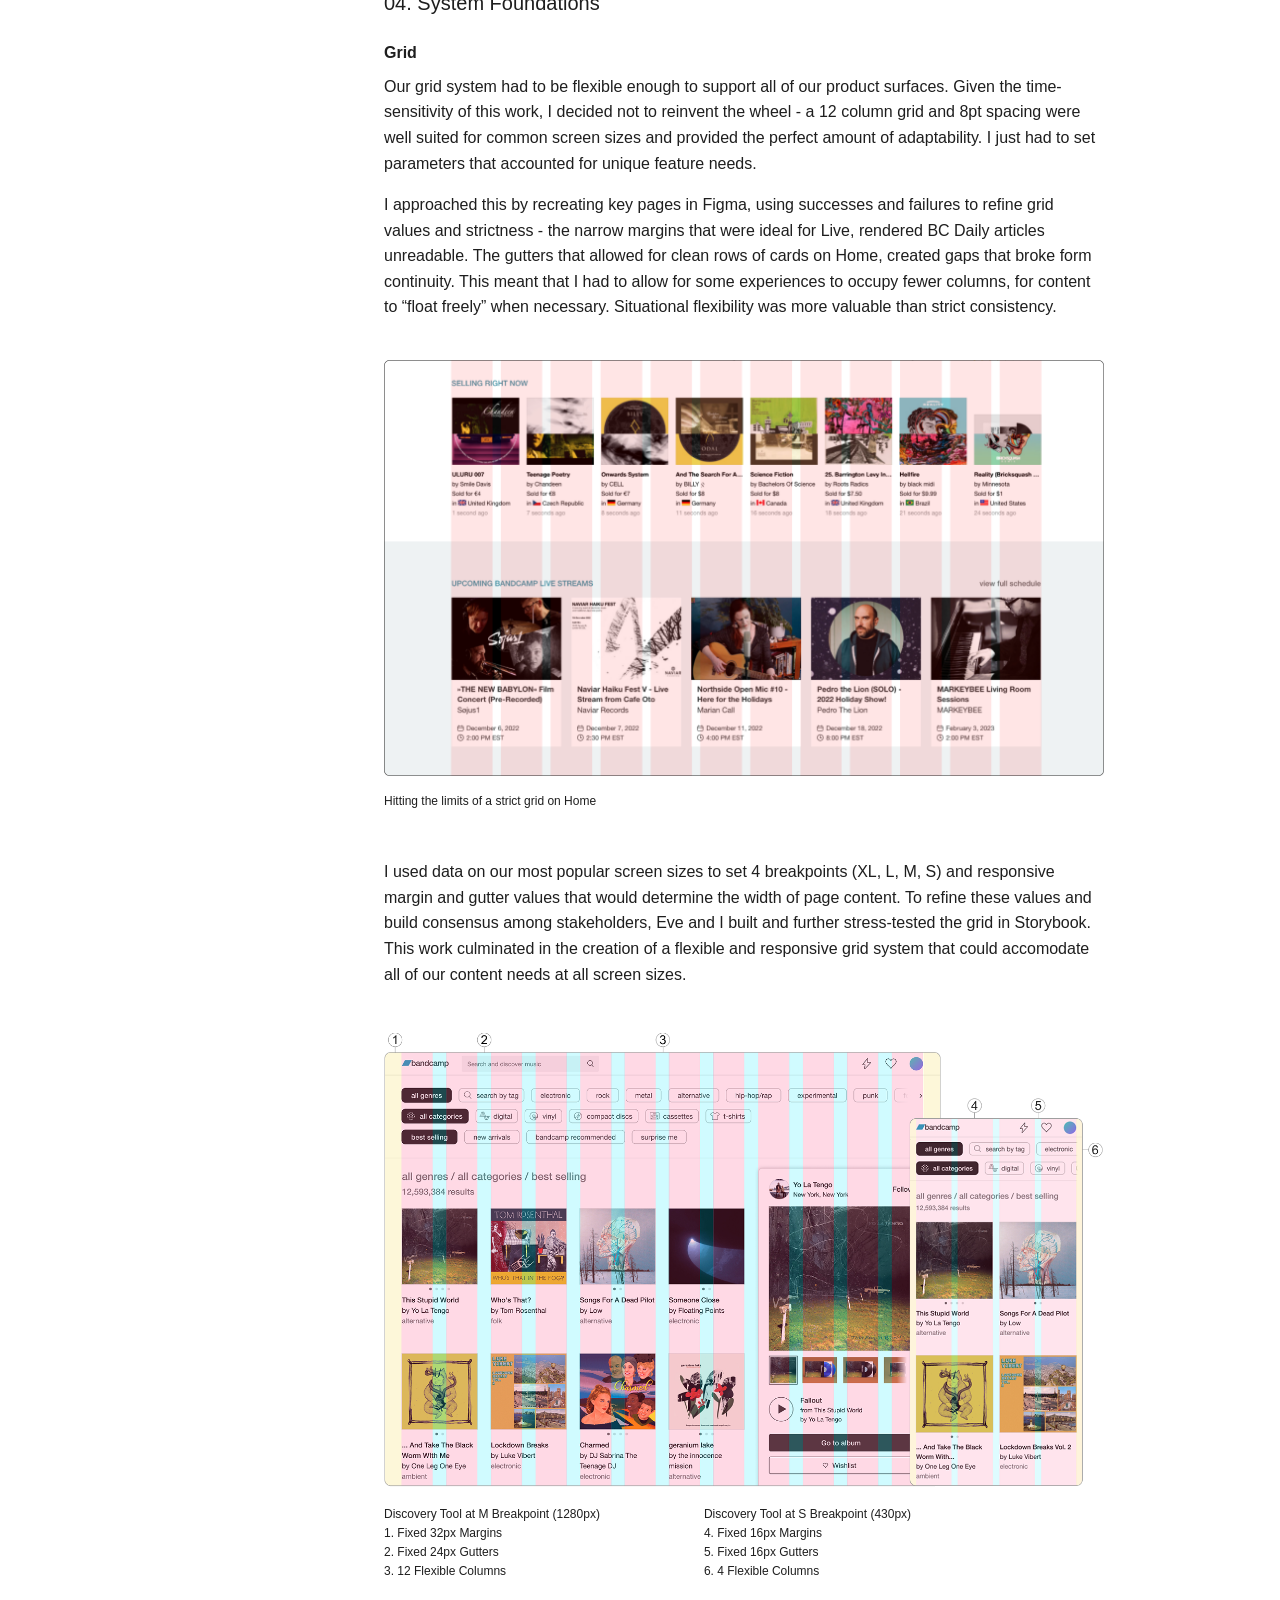
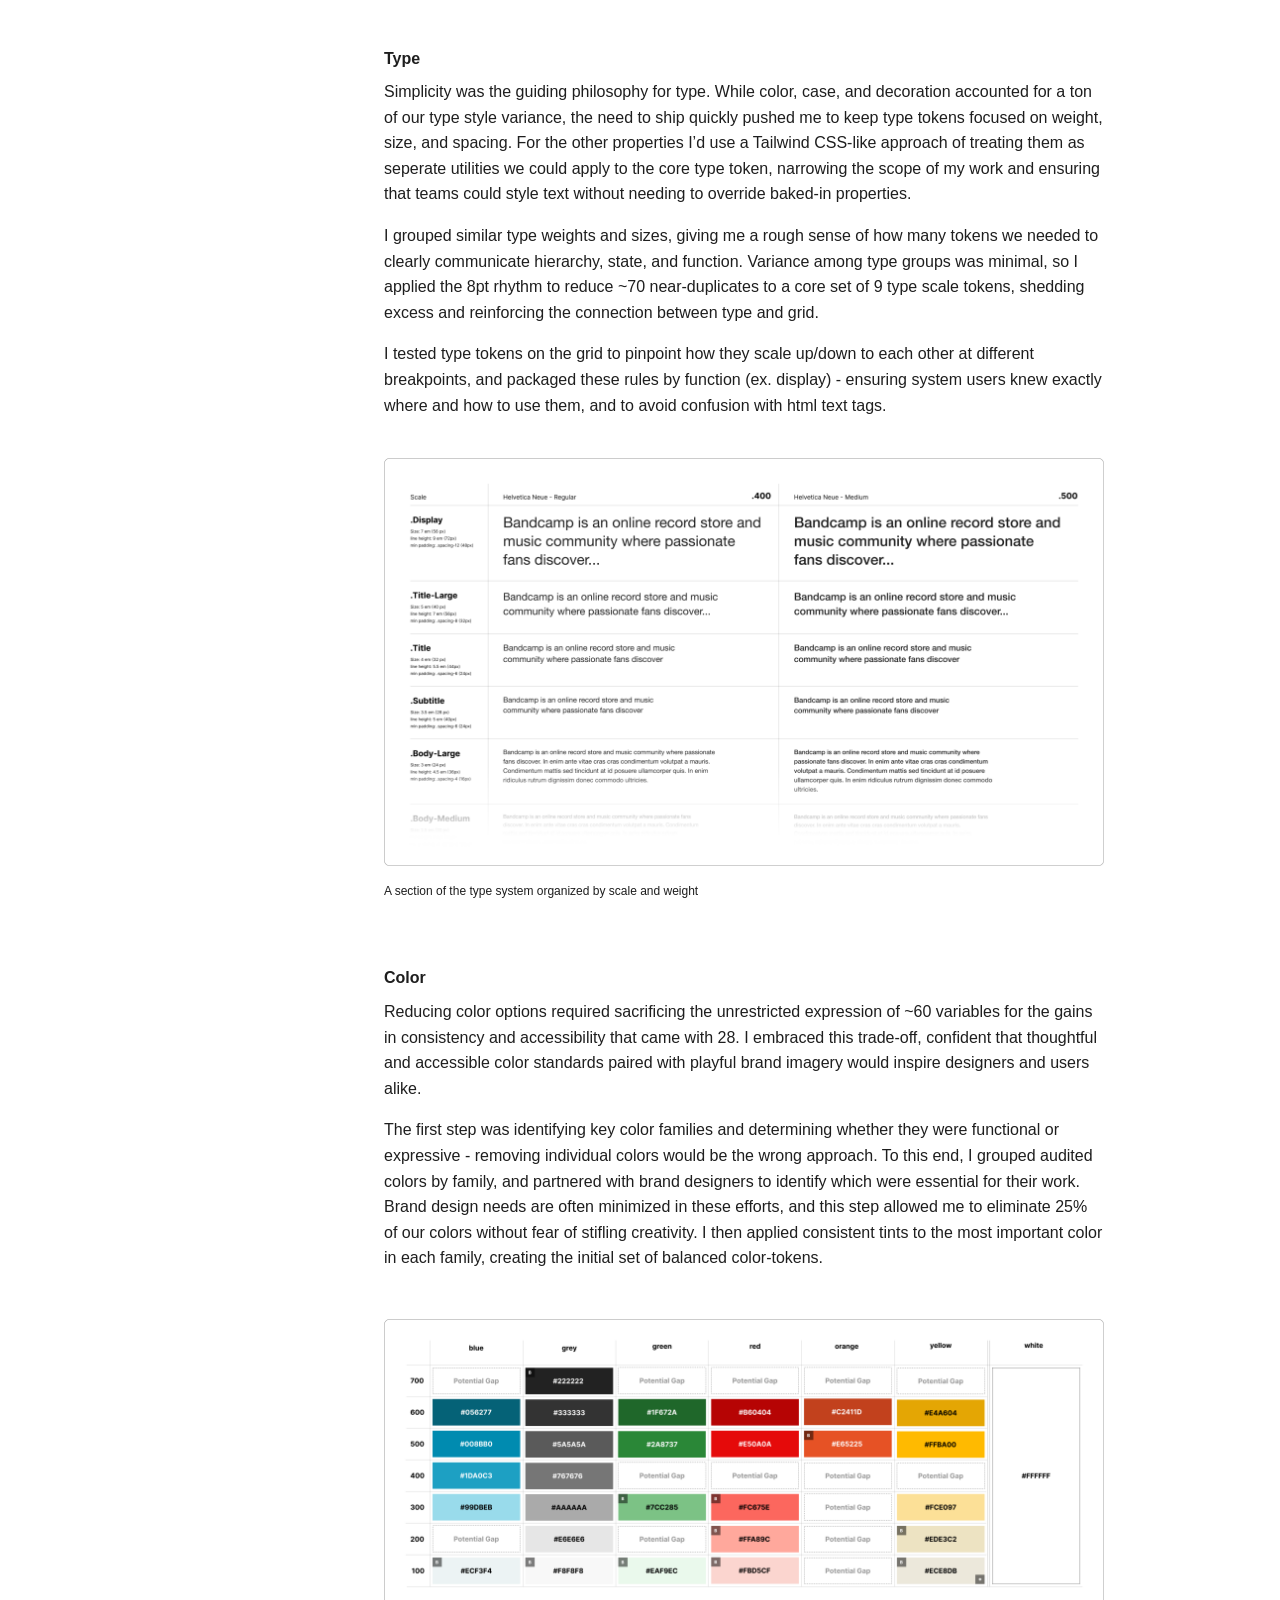
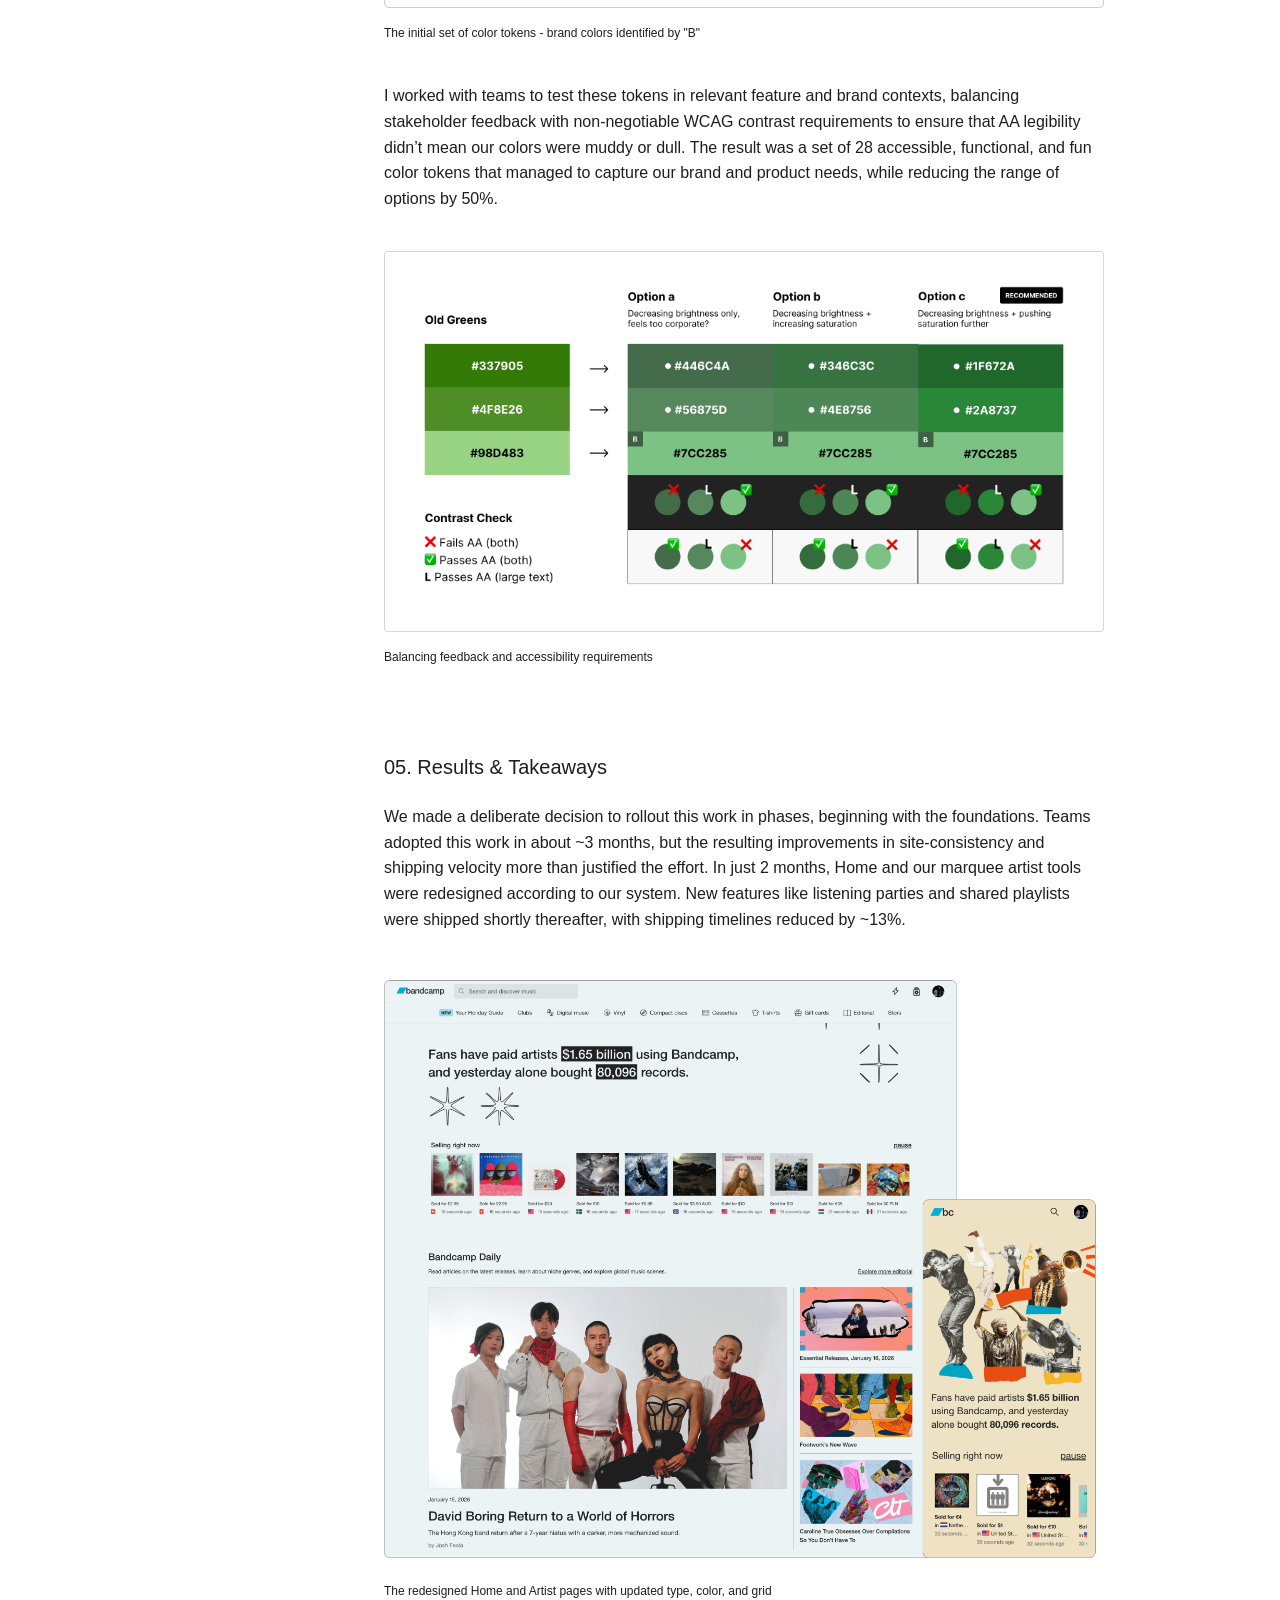
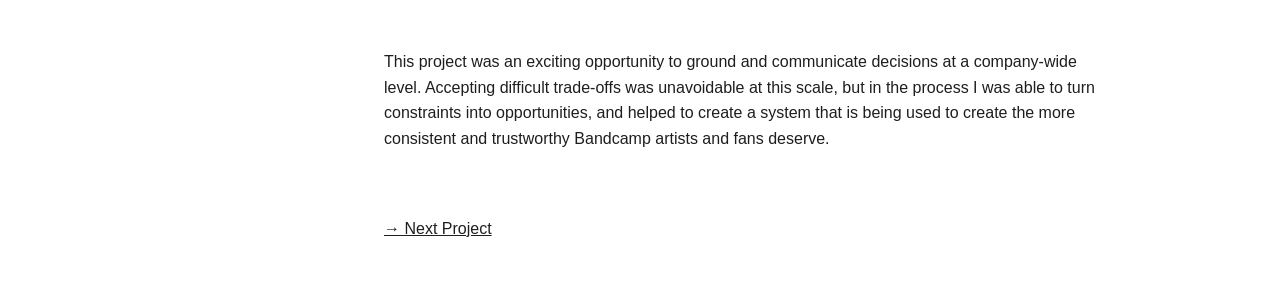
==== commit 3f2eda4b: "Update breakpoint dimensions from dp to px" ====
--- a/designsystem.html
+++ b/designsystem.html
@@ -165,8 +165,8 @@
               <p class="text-s mt-xs">I used data on our most popular screen sizes to set 4 breakpoints (XL, L, M, S) and responsive margin and gutter values that would determine the width of page content. To refine these values and build consensus among stakeholders, Eve and I built and further stress-tested the grid in Storybook. This work culminated in the creation of a flexible and responsive grid system that could accomodate all of our content needs at all screen sizes.</p>
               <img class="mt-l" src="images/bandcamp-griddisplay.png" alt="placeholder image">
               <div id ="double-caption" class="row-xxl  mb-l">
-              <p class="text-xs mt-xs mr-xl">Discovery Tool at M Breakpoint (1280dp)<br>1. Fixed 32px Margins<br>2. Fixed 24px Gutters<br>3. 12 Flexible Columns</p>
-              <p class="text-xs mt-xs">Discovery Tool at S Breakpoint (430dp)<br>4. Fixed 16px Margins<br>5. Fixed 16px Gutters<br>6. 4 Flexible Columns</p>
+              <p class="text-xs mt-xs mr-xl">Discovery Tool at M Breakpoint (1280px)<br>1. Fixed 32px Margins<br>2. Fixed 24px Gutters<br>3. 12 Flexible Columns</p>
+              <p class="text-xs mt-xs">Discovery Tool at S Breakpoint (430px)<br>4. Fixed 16px Margins<br>5. Fixed 16px Gutters<br>6. 4 Flexible Columns</p>
               </div>
             </div>
             <div class="column-xs mb-xs">
